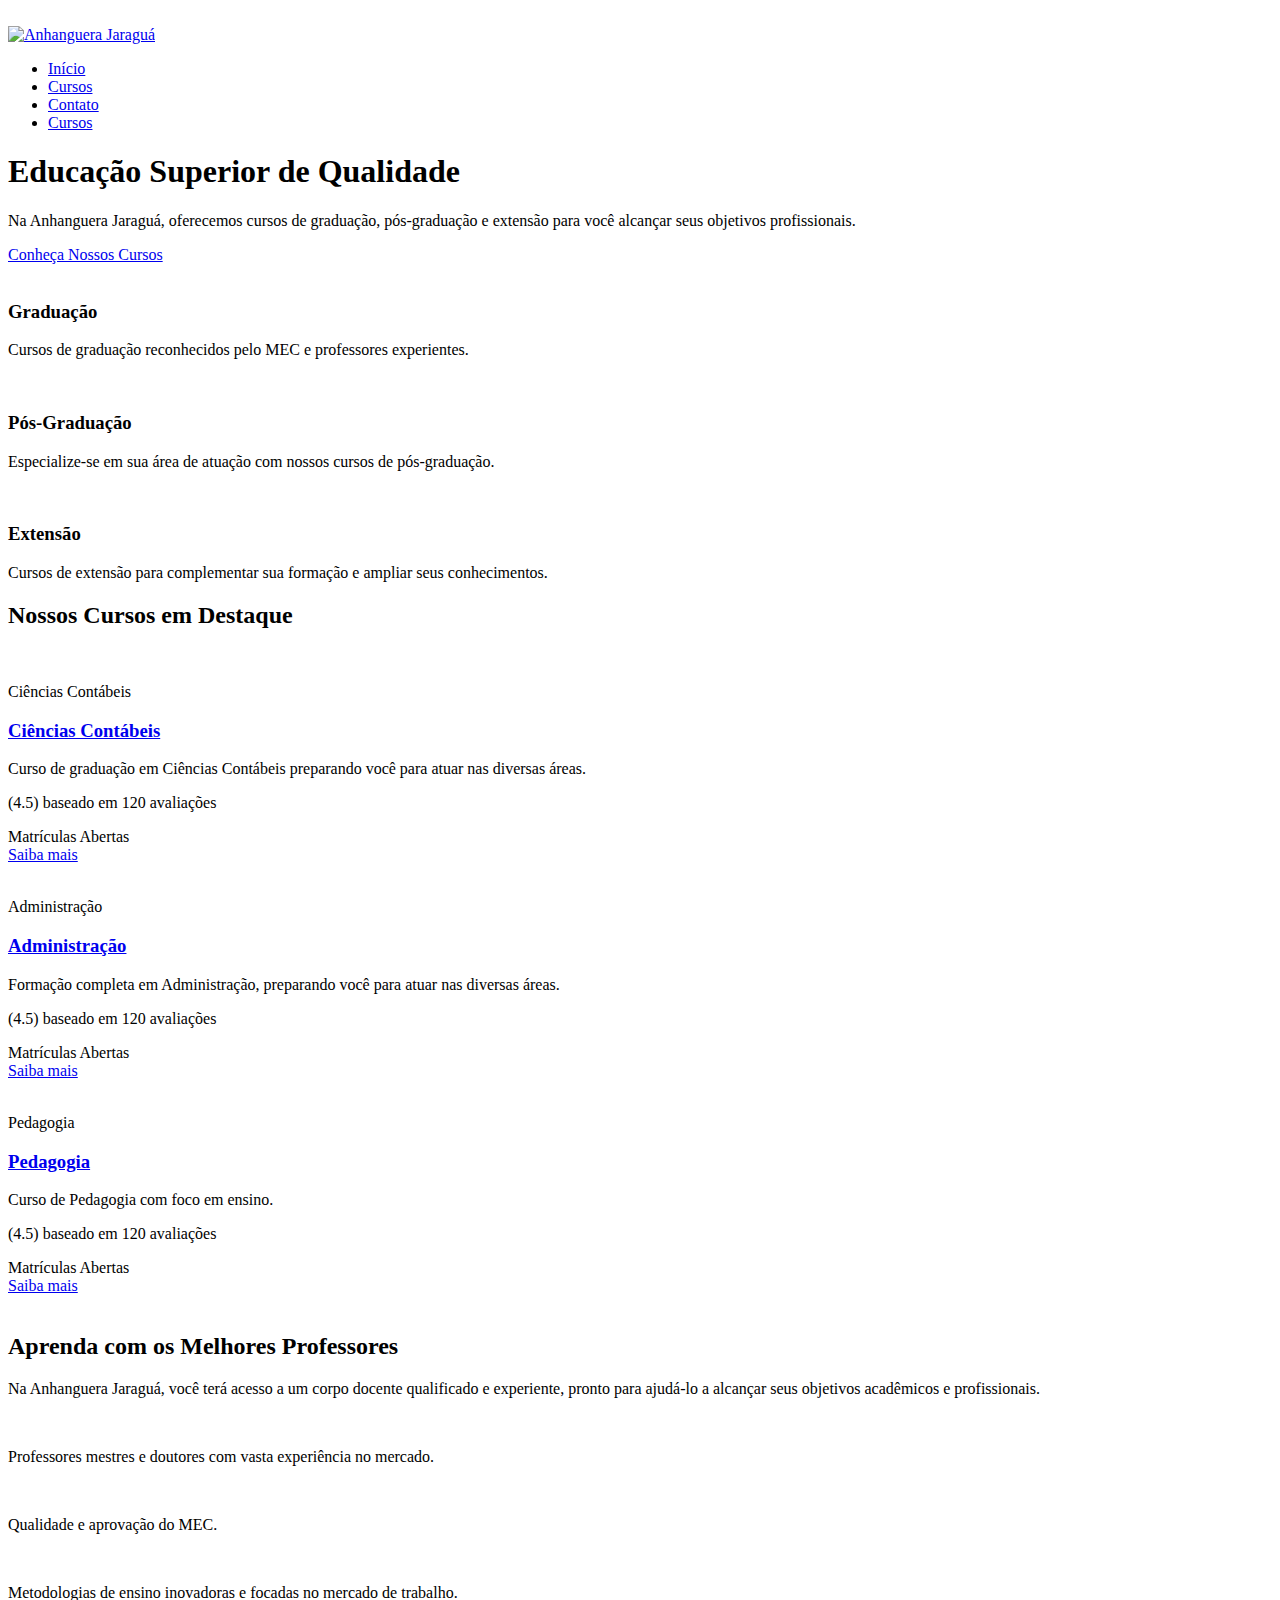
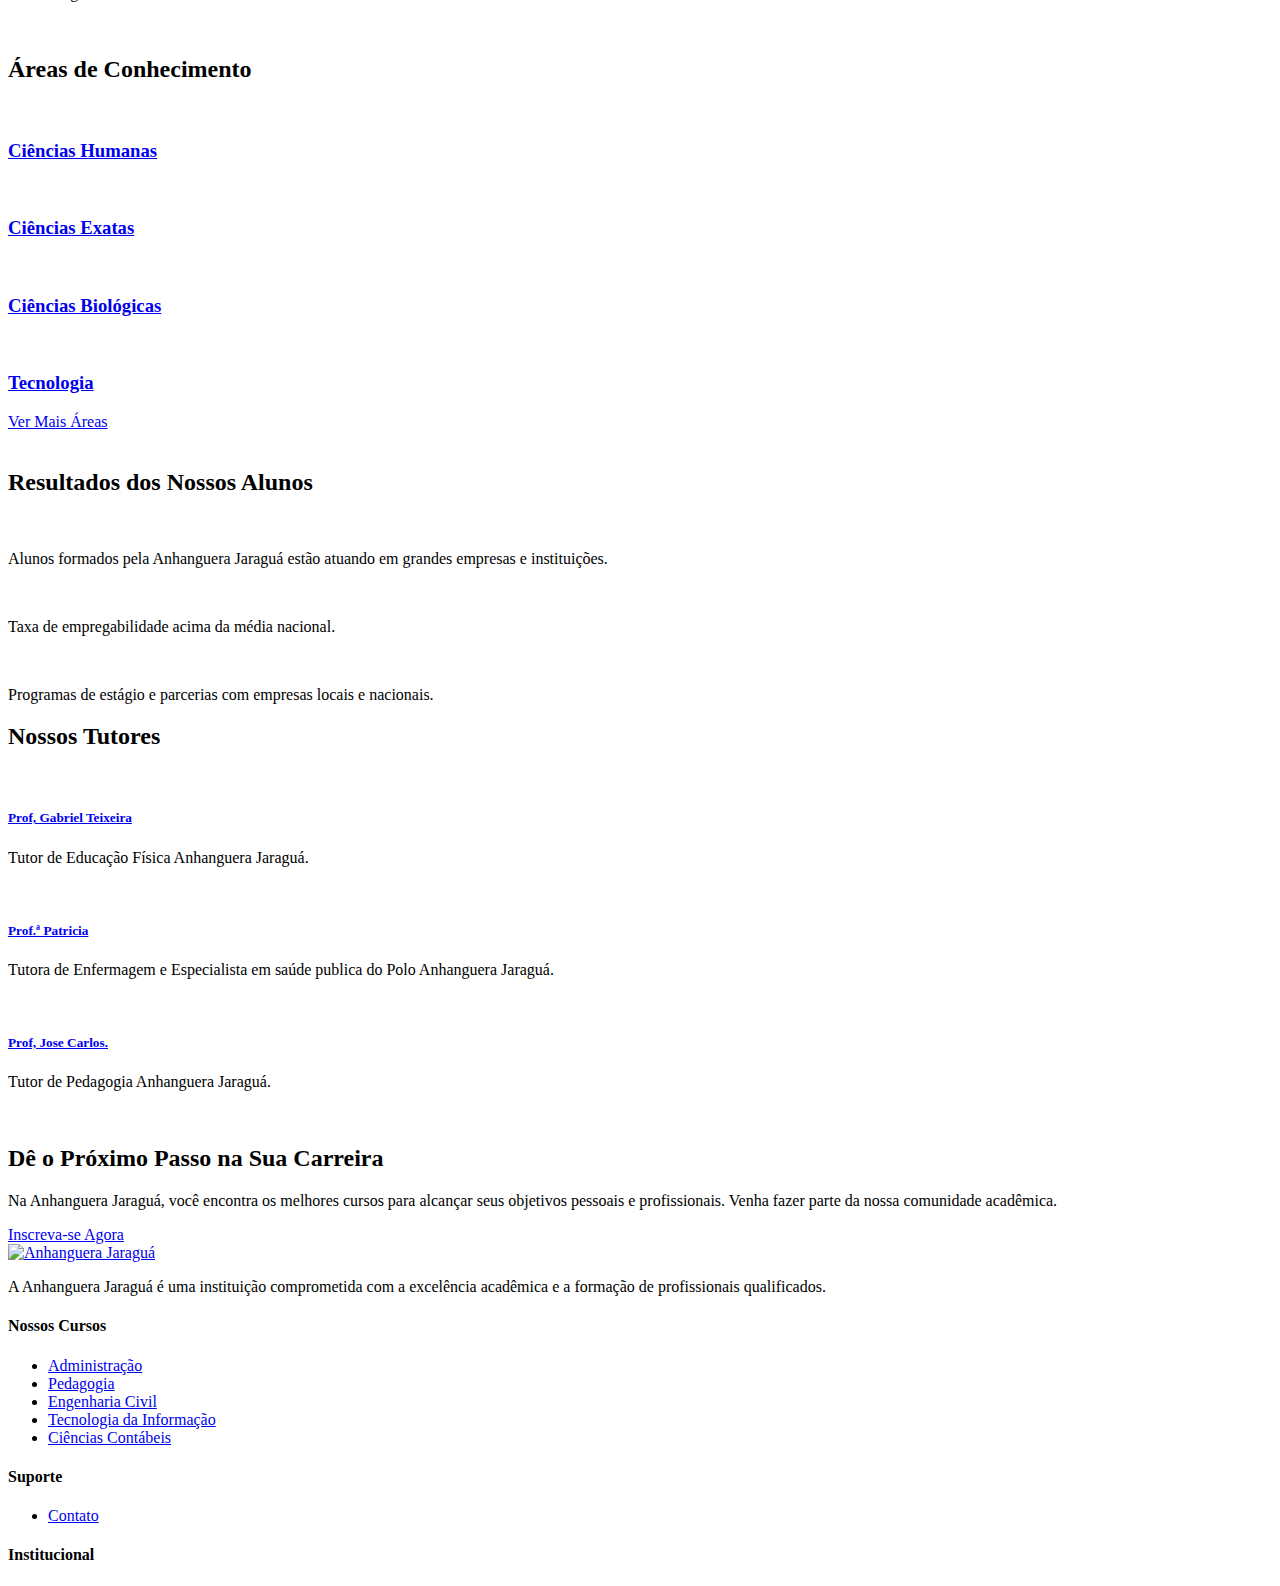
==== index.html @ f87682d5 "Add files via upload" ====
<!doctype html>
<html class="no-js" lang="pt-BR">
<head>
    <meta charset="utf-8">
    <meta http-equiv="x-ua-compatible" content="ie=edge">
    <title>Anhanguera Jaraguá | Educação Superior</title>
    <meta name="description" content="Bem-vindo à Anhanguera Jaraguá, sua faculdade de referência em educação superior. Oferecemos cursos de graduação, pós-graduação e extensão.">
    <meta name="viewport" content="width=device-width, initial-scale=1">
    <link rel="manifest" href="site.webmanifest">
    <link rel="shortcut icon" type="image/x-icon" href="assets/img/favicon.ico">

    <!-- CSS aqui -->
    <link rel="stylesheet" href="assets/css/bootstrap.min.css">
    <link rel="stylesheet" href="assets/css/owl.carousel.min.css">
    <link rel="stylesheet" href="assets/css/slicknav.css">
    <link rel="stylesheet" href="assets/css/flaticon.css">
    <link rel="stylesheet" href="assets/css/progressbar_barfiller.css">
    <link rel="stylesheet" href="assets/css/gijgo.css">
    <link rel="stylesheet" href="assets/css/animate.min.css">
    <link rel="stylesheet" href="assets/css/animated-headline.css">
    <link rel="stylesheet" href="assets/css/magnific-popup.css">
    <link rel="stylesheet" href="assets/css/fontawesome-all.min.css">
    <link rel="stylesheet" href="assets/css/themify-icons.css">
    <link rel="stylesheet" href="assets/css/slick.css">
    <link rel="stylesheet" href="assets/css/nice-select.css">
    <link rel="stylesheet" href="assets/css/style.css">

    <link rel="stylesheet" href="https://cdnjs.cloudflare.com/ajax/libs/magnific-popup.js/1.1.0/magnific-popup.min.css">
    <script src="https://cdnjs.cloudflare.com/ajax/libs/jquery/3.6.0/jquery.min.js"></script>
    <script src="https://cdnjs.cloudflare.com/ajax/libs/magnific-popup.js/1.1.0/jquery.magnific-popup.min.js"></script>
</head>

<body>
    <!-- ? Preloader Início -->
    <div id="preloader-active">
        <div class="preloader d-flex align-items-center justify-content-center">
            <div class="preloader-inner position-relative">
                <div class="preloader-circle"></div>
                <div class="preloader-img pere-text">
                    <img src="assets/img/logo/loder.png" alt="">
                </div>
            </div>
        </div>
    </div>
    <!-- Preloader Fim -->
    <header>
        <!-- Cabeçalho Início -->
        <div class="header-area header-transparent">
            <div class="main-header">
                <div class="header-bottom header-sticky">
                    <div class="container-fluid">
                        <div class="row align-items-center">
                            <!-- Logo -->
                            <div class="col-xl-2 col-lg-2">
                                <div class="logo">
                                    <a href="index.html"><img src="assets/img/logo/logo.png" alt="Anhanguera Jaraguá"></a>
                                </div>
                            </div>
                            <div class="col-xl-10 col-lg-10">
                                <div class="menu-wrapper d-flex align-items-center justify-content-end">
                                    <!-- Menu Principal -->
                                    <div class="main-menu d-none d-lg-block">
                                        <nav>
                                            <ul id="navigation">
                                                <li class="active"><a href="index.html">Início</a></li>
                                                <li><a href="courses.html">Cursos</a></li>
                                                <!-- <li><a href="about.html">Sobre Nós</a></li> -->
                                                <!-- <li><a href="#">Blog</a>
                                                    <ul class="submenu">
                                                        <li><a href="blog.html">Blog</a></li>
                                                        <li><a href="blog_details.html">Notícias</a></li>
                                                        <li><a href="elements.html">Eventos</a></li>
                                                    </ul>
                                                </li> -->
                                                <li><a href="contact.html">Contato</a></li>
                                                <!-- Botão -->
                                                <li class="button-header margin-left"><a href="courses.html" class="btn">Cursos</a></li>
                                                <!-- <li class="button-header"><a href="#" class="btn btn3">Área do Aluno</a></li> -->
                                            </ul>
                                        </nav>
                                    </div>
                                </div>
                            </div>
                            <!-- Menu Mobile -->
                            <div class="col-12">
                                <div class="mobile_menu d-block d-lg-none"></div>
                            </div>
                        </div>
                    </div>
                </div>
            </div>
        </div>
        <!-- Cabeçalho Fim -->
    </header>
    <main>
        <!--? Área do Slider Início -->
        <section class="slider-area">
            <div class="slider-active">
                <!-- Slider Único -->
                <div class="single-slider slider-height d-flex align-items-center">
                    <div class="container">
                        <div class="row">
                            <div class="col-xl-6 col-lg-7 col-md-12">
                                <div class="hero__caption">
                                    <h1 data-animation="fadeInLeft" data-delay="0.2s">Educação Superior de Qualidade</h1>
                                    <p data-animation="fadeInLeft" data-delay="0.4s">Na Anhanguera Jaraguá, oferecemos cursos de graduação, pós-graduação e extensão para você alcançar seus objetivos profissionais.</p>
                                    <a href="courses.html" class="btn hero-btn" data-animation="fadeInLeft" data-delay="0.7s">Conheça Nossos Cursos</a>
                                </div>
                            </div>
                        </div>
                    </div>
                </div>
            </div>
        </section>
        <!-- ? Área de Serviços -->
        <div class="services-area">
            <div class="container">
                <div class="row justify-content-sm-center">
                    <div class="col-lg-4 col-md-6 col-sm-8">
                        <div class="single-services mb-30">
                            <div class="features-icon">
                                <img src="assets/img/icon/icon1.svg" alt="">
                            </div>
                            <div class="features-caption">
                                <h3>Graduação</h3>
                                <p>Cursos de graduação reconhecidos pelo MEC e professores experientes. </p>
                            </div>
                        </div>
                    </div>
                    <div class="col-lg-4 col-md-6 col-sm-8">
                        <div class="single-services mb-30">
                            <div class="features-icon">
                                <img src="assets/img/icon/icon2.svg" alt="">
                            </div>
                            <div class="features-caption">
                                <h3>Pós-Graduação</h3>
                                <p>Especialize-se em sua área de atuação com nossos cursos de pós-graduação.</p>
                            </div>
                        </div>
                    </div>
                    <div class="col-lg-4 col-md-6 col-sm-8">
                        <div class="single-services mb-30">
                            <div class="features-icon">
                                <img src="assets/img/icon/icon3.svg" alt="">
                            </div>
                            <div class="features-caption">
                                <h3>Extensão</h3>
                                <p>Cursos de extensão para complementar sua formação e ampliar seus conhecimentos.</p>
                            </div>
                        </div>
                    </div>
                </div>
            </div>
        </div>
        <!-- Área de Cursos Início -->
        <div class="courses-area section-padding40 fix">
            <div class="container">
                <div class="row justify-content-center">
                    <div class="col-xl-7 col-lg-8">
                        <div class="section-tittle text-center mb-55">
                            <h2>Nossos Cursos em Destaque</h2>
                        </div>
                    </div>
                </div>
                <div class="courses-actives">
                    <!-- Único -->
                    <div class="properties pb-20">
                        <div class="properties__card">
                            <div class="properties__img overlay1">
                                <a href="courses.html"><img src="assets/img/gallery/contabeis.png" alt=""></a>
                            </div>
                            <div class="properties__caption">
                                <p>Ciências Contábeis</p>
                                <h3><a href="courses.html">Ciências Contábeis</a></h3>
                                <p>Curso de graduação em Ciências Contábeis preparando você para atuar nas diversas áreas.</p>
                                <div class="properties__footer d-flex justify-content-between align-items-center">
                                    <div class="restaurant-name">
                                        <div class="rating">
                                            <i class="fas fa-star"></i>
                                            <i class="fas fa-star"></i>
                                            <i class="fas fa-star"></i>
                                            <i class="fas fa-star"></i>
                                            <i class="fas fa-star-half"></i>
                                        </div>
                                        <p><span>(4.5)</span> baseado em 120 avaliações</p>
                                    </div>
                                    <div class="price">
                                        <span>Matrículas Abertas</span>
                                    </div>
                                </div>
                                <a href="courses.html" class="border-btn border-btn2">Saiba mais</a>
                            </div>
                        </div>
                    </div>
                    <!-- Único -->
                    <div class="properties pb-20">
                        <div class="properties__card">
                            <div class="properties__img overlay1">
                                <a href="courses.html"><img src="assets/img/gallery/adm.png" alt=""></a>
                            </div>
                            <div class="properties__caption">
                                <p>Administração</p>
                                <h3><a href="courses.html">Administração</a></h3>
                                <p>Formação completa em Administração, preparando você para atuar nas diversas áreas.</p>
                                <div class="properties__footer d-flex justify-content-between align-items-center">
                                    <div class="restaurant-name">
                                        <div class="rating">
                                            <i class="fas fa-star"></i>
                                            <i class="fas fa-star"></i>
                                            <i class="fas fa-star"></i>
                                            <i class="fas fa-star"></i>
                                            <i class="fas fa-star-half"></i>
                                        </div>
                                        <p><span>(4.5)</span> baseado em 120 avaliações</p>
                                    </div>
                                    <div class="price">
                                        <span>Matrículas Abertas</span>
                                    </div>
                                </div>
                                <a href="courses.html" class="border-btn border-btn2">Saiba mais</a>
                            </div>
                        </div>
                    </div>
                    <!-- Único -->
                    <div class="properties pb-20">
                        <div class="properties__card">
                            <div class="properties__img overlay1">
                                <a href="courses.html"><img src="assets/img/gallery/topic7ped.png" alt=""></a>
                            </div>
                            <div class="properties__caption">
                                <p>Pedagogia</p>
                                <h3><a href="courses.html">Pedagogia</a></h3>
                                <p>Curso de Pedagogia com foco em ensino.</p>
                                <div class="properties__footer d-flex justify-content-between align-items-center">
                                    <div class="restaurant-name">
                                        <div class="rating">
                                            <i class="fas fa-star"></i>
                                            <i class="fas fa-star"></i>
                                            <i class="fas fa-star"></i>
                                            <i class="fas fa-star"></i>
                                            <i class="fas fa-star-half"></i>
                                        </div>
                                        <p><span>(4.5)</span> baseado em 120 avaliações</p>
                                    </div>
                                    <div class="price">
                                        <span>Matrículas Abertas</span>
                                    </div>
                                </div>
                                <a href="courses.html" class="border-btn border-btn2">Saiba mais</a>
                            </div>
                        </div>
                    </div>
                    <!-- Único -->
                </div>
            </div>
        </div>
        <!-- Área de Cursos Fim -->
        <!--? Área Sobre-1 Início -->
        <section class="about-area1 fix pt-10">
            <div class="support-wrapper align-items-center">
                <div class="left-content1">
                    <div class="about-icon">
                        <img src="assets/img/icon/about.svg" alt="">
                    </div>
                    <!-- Título da Seção -->
                    <div class="section-tittle section-tittle2 mb-55">
                        <div class="front-text">
                            <h2 class="">Aprenda com os Melhores Professores</h2>
                            <p>Na Anhanguera Jaraguá, você terá acesso a um corpo docente qualificado e experiente, pronto para ajudá-lo a alcançar seus objetivos acadêmicos e profissionais.</p>
                        </div>
                    </div>
                    <div class="single-features">
                        <div class="features-icon">
                            <img src="assets/img/icon/right-icon.svg" alt="">
                        </div>
                        <div class="features-caption">
                            <p>Professores mestres e doutores com vasta experiência no mercado.</p>
                        </div>
                    </div>
                    <div class="single-features">
                        <div class="features-icon">
                            <img src="assets/img/icon/right-icon.svg" alt="">
                        </div>
                        <div class="features-caption">
                            <p>Qualidade e aprovação do MEC.</p>
                        </div>
                    </div>
                    <div class="single-features">
                        <div class="features-icon">
                            <img src="assets/img/icon/right-icon.svg" alt="">
                        </div>
                        <div class="features-caption">
                            <p>Metodologias de ensino inovadoras e focadas no mercado de trabalho.</p>
                        </div>
                    </div>
                </div>
                <div class="right-content1">
                    <!-- Imagem -->
                    <div class="right-img">
                        <img src="assets/img/gallery/about.png" alt="">
                        <div class="video-icon">
                            <a class="popup-video btn-icon" href="https://www.youtube.com/embed/NzuudT9UTYo?list=PLUx9FCI_gMXw8Fr4Y1DAaUhl1WgwTXrIi"><i class="fas fa-play"></i></a>
                        </div>
                    </div>
                </div>
            </div>
        </section>
        <script>
            $(document).ready(function() {
                $('.popup-video').magnificPopup({
                    type: 'iframe',
                    iframe: {
                        patterns: {
                            youtube: {
                                index: 'youtube.com/', 
                                id: 'v=', 
                                src: 'https://www.youtube.com/embed/NzuudT9UTYo?list=PLUx9FCI_gMXw8Fr4Y1DAaUhl1WgwTXrIi'
                            }
                        }
                    }
                });
            });
        </script>
        <!-- Área Sobre Fim -->
        <!--? Área de Tópicos Principais Início -->
        <div class="topic-area section-padding40">
            <div class="container">
                <div class="row justify-content-center">
                    <div class="col-xl-7 col-lg-8">
                        <div class="section-tittle text-center mb-55">
                            <h2>Áreas de Conhecimento</h2>
                        </div>
                    </div>
                </div>
                <div class="row">
                    <div class="col-lg-3 col-md-4 col-sm-6">
                        <div class="single-topic text-center mb-30">
                            <div class="topic-img">
                                <img src="assets/img/gallery/topic1.png" alt="">
                                <div class="topic-content-box">
                                    <div class="topic-content">
                                        <h3><a href="courses.html">Ciências Humanas</a></h3>
                                    </div>
                                </div>
                            </div>
                        </div>
                    </div>
                    <div class="col-lg-3 col-md-4 col-sm-6">
                        <div class="single-topic text-center mb-30">
                            <div class="topic-img">
                                <img src="assets/img/gallery/topic2.png" alt="">
                                <div class="topic-content-box">
                                    <div class="topic-content">
                                        <h3><a href="courses.html">Ciências Exatas</a></h3>
                                    </div>
                                </div>
                            </div>
                        </div>
                    </div>
                    <div class="col-lg-3 col-md-4 col-sm-6">
                        <div class="single-topic text-center mb-30">
                            <div class="topic-img">
                                <img src="assets/img/gallery/topic3.png" alt="">
                                <div class="topic-content-box">
                                    <div class="topic-content">
                                        <h3><a href="courses.html">Ciências Biológicas</a></h3>
                                    </div>
                                </div>
                            </div>
                        </div>
                    </div>
                    <div class="col-lg-3 col-md-4 col-sm-6">
                        <div class="single-topic text-center mb-30">
                            <div class="topic-img">
                                <img src="assets/img/gallery/topic4.png" alt="">
                                <div class="topic-content-box">
                                    <div class="topic-content">
                                        <h3><a href="courses.html">Tecnologia</a></h3>
                                    </div>
                                </div>
                            </div>
                        </div>
                    </div>
                </div>
                <div class="row justify-content-center">
                    <div class="col-xl-12">
                        <div class="section-tittle text-center mt-20">
                            <a href="courses.html" class="border-btn">Ver Mais Áreas</a>
                        </div>
                    </div>
                </div>
            </div>
        </div>
        <!-- Área de Tópicos Principais Fim -->
        <!--? Área Sobre-3 Início -->
        <section class="about-area3 fix">
            <div class="support-wrapper align-items-center">
                <div class="right-content3">
                    <!-- Imagem -->
                    <div class="right-img">
                        <img src="assets/img/gallery/about3-1.png" alt="">
                    </div>
                </div>
                <div class="left-content3">
                    <!-- Título da Seção -->
                    <div class="section-tittle section-tittle2 mb-20">
                        <div class="front-text">
                            <h2 class="">Resultados dos Nossos Alunos</h2>
                        </div>
                    </div>
                    <div class="single-features">
                        <div class="features-icon">
                            <img src="assets/img/icon/right-icon.svg" alt="">
                        </div>
                        <div class="features-caption">
                            <p>Alunos formados pela Anhanguera Jaraguá estão atuando em grandes empresas e instituições.</p>
                        </div>
                    </div>
                    <div class="single-features">
                        <div class="features-icon">
                            <img src="assets/img/icon/right-icon.svg" alt="">
                        </div>
                        <div class="features-caption">
                            <p>Taxa de empregabilidade acima da média nacional.</p>
                        </div>
                    </div>
                    <div class="single-features">
                        <div class="features-icon">
                            <img src="assets/img/icon/right-icon.svg" alt="">
                        </div>
                        <div class="features-caption">
                            <p>Programas de estágio e parcerias com empresas locais e nacionais.</p>
                        </div>
                    </div>
                </div>
            </div>
        </section>
        <!-- Área Sobre Fim -->
        <!--? Equipe -->
        <section class="team-area section-padding40 fix">
            <div class="container">
                <div class="row justify-content-center">
                    <div class="col-xl-7 col-lg-8">
                        <div class="section-tittle text-center mb-55">
                            <h2>Nossos Tutores</h2>
                        </div>
                    </div>
                </div>
                <div class="team-active">
                    <div class="single-cat text-center">
                        <div class="cat-icon">
                            <img src="assets/img/gallery/team1.png" alt="">
                        </div>
                        <div class="cat-cap">
                            <h5><a href="#">Prof, Gabriel Teixeira</a></h5>
                            <p>Tutor de Educação Física Anhanguera Jaraguá.</p>
                        </div>
                    </div>
                     <div class="single-cat text-center">
                        <div class="cat-icon">
                            <img src="assets/img/gallery/team2.png" alt="">
                        </div>
                        <div class="cat-cap">
                            <h5><a href="#">Prof.ª Patricia</a></h5>
                            <p>Tutora de Enfermagem e Especialista em saúde publica do Polo Anhanguera Jaraguá.</p>
                        </div>
                    </div> 
                    <div class="single-cat text-center">
                        <div class="cat-icon">
                            <img src="assets/img/gallery/team3.png" alt="">
                        </div>
                        <div class="cat-cap">
                            <h5><a href="#">Prof, Jose Carlos.</a></h5>
                            <p>Tutor de Pedagogia Anhanguera Jaraguá.</p>
                        </div>
                    </div>
                    <!-- <div class="single-cat text-center">
                        <div class="cat-icon">
                            <img src="assets/img/gallery/team4.png" alt="">
                        </div>
                        <div class="cat-cap">
                            <h5><a href="services.html">Prof.ª Dra. Ana Costa</a></h5>
                            <p>Especialista em Tecnologia da Informação.</p>
                        </div>
                    </div> -->
                </div>
            </div>
        </section>
        <!-- Serviços Fim -->
        <!--? Área Sobre-2 Início -->
        <section class="about-area2 fix pb-padding">
            <div class="support-wrapper align-items-center">
                <div class="right-content2">
                    <!-- Imagem -->
                    <div class="right-img">
                        <img src="assets/img/gallery/about2.png" alt="">
                    </div>
                </div>
                <div class="left-content2">
                    <!-- Título da Seção -->
                    <div class="section-tittle section-tittle2 mb-20">
                        <div class="front-text">
                            <h2 class="">Dê o Próximo Passo na Sua Carreira</h2>
                            <p>Na Anhanguera Jaraguá, você encontra os melhores cursos para alcançar seus objetivos pessoais e profissionais. Venha fazer parte da nossa comunidade acadêmica.</p>
                            <a href="courses.html" class="btn">Inscreva-se Agora</a>
                        </div>
                    </div>
                </div>
            </div>
        </section>
        <!-- Área Sobre Fim -->
    </main>
    <footer>
        <div class="footer-wrappper footer-bg">
            <!-- Rodapé Início -->
            <div class="footer-area footer-padding">
                <div class="container">
                    <div class="row justify-content-between">
                        <div class="col-xl-4 col-lg-5 col-md-4 col-sm-6">
                            <div class="single-footer-caption mb-50">
                                <div class="single-footer-caption mb-30">
                                    <!-- Logo -->
                                    <div class="footer-logo mb-25">
                                        <a href="index.html"><img src="assets/img/logo/logo2_footer.png" alt="Anhanguera Jaraguá"></a>
                                    </div>
                                    <div class="footer-tittle">
                                        <div class="footer-pera">
                                            <p>A Anhanguera Jaraguá é uma instituição comprometida com a excelência acadêmica e a formação de profissionais qualificados.</p>
                                        </div>
                                    </div>
                                    <!-- Social -->
                                    <div class="footer-social">
                                        <!-- <a href="#"><i class="fab fa-twitter"></i></a> -->
                                        <a href="https://www.facebook.com/unoparrubiataba"><i class="fab fa-facebook-f"></i></a>
                                        <a href="https://www.instagram.com/unopar_rubiataba/"><i class="fab fa-instagram"></i></a>
                                    </div>
                                </div>
                            </div>
                        </div>
                        <div class="col-xl-2 col-lg-3 col-md-4 col-sm-5">
                            <div class="single-footer-caption mb-50">
                                <div class="footer-tittle">
                                    <h4>Nossos Cursos</h4>
                                    <ul>
                                        <li><a href="courses.html">Administração</a></li>
                                        <li><a href="courses.html">Pedagogia</a></li>
                                        <li><a href="courses.html">Engenharia Civil</a></li>
                                        <li><a href="courses.html">Tecnologia da Informação</a></li>
                                        <li><a href="courses.html">Ciências Contábeis</a></li>
                                    </ul>
                                </div>
                            </div>
                        </div>
                        <div class="col-xl-2 col-lg-4 col-md-4 col-sm-6">
                            <div class="single-footer-caption mb-50">
                                <div class="footer-tittle">
                                    <h4>Suporte</h4>
                                    <ul>
                                        <!-- <li><a href="#">FAQ</a></li> -->
                                        <li><a href="contact.html">Contato</a></li>
                                        <!-- <li><a href="#">Área do Aluno</a></li>
                                        <li><a href="#">Biblioteca Virtual</a></li>
                                        <li><a href="#">Trabalhe Conosco</a></li> -->
                                    </ul>
                                </div>
                            </div>
                        </div>
                        <div class="col-xl-2 col-lg-3 col-md-4 col-sm-6">
                            <div class="single-footer-caption mb-50">
                                <div class="footer-tittle">
                                    <h4>Institucional</h4>
                                    <ul>
                                        <!-- <li><a href="#">Sobre Nós</a></li> 
                                             <li><a href="#">Missão e Valores</a></li> 
                                             <li><a href="#">Política de Privacidade</a></li>
                                        <li><a href="#">Termos de Uso</a></li>
                                        <li><a href="#">Trabalhe Conosco</a></li> -->
                                    </ul>
                                </div>
                            </div>
                        </div>
                    </div>
                </div>
            </div>
            <!-- Área inferior do rodapé -->
            <div class="footer-bottom-area">
                <div class="container">
                    <div class="footer-border">
                        <div class="row d-flex align-items-center">
                            <div class="col-xl-12">
                                <div class="footer-copy-right text-center">
                                    <!-- <p>Link back to Colorlib can't be removed. Template is licensed under CC BY 3.0.
                                        Copyright &copy;<script>document.write(new Date().getFullYear());</script> Todos os direitos reservados | Anhanguera Jaraguá
                                         Link back to Colorlib can't be removed. Template is licensed under CC BY 3.0. </p> -->
                                </div>
                            </div>
                        </div>
                    </div>
                </div>
            </div>
            <!-- Rodapé Fim -->
        </div>
    </footer>
    <!-- Scroll Up -->
    <div id="back-top">
        <a title="Ir para o Topo" href="#"> <i class="fas fa-level-up-alt"></i></a>
    </div>

    <!-- JS aqui -->
    <script src="./assets/js/vendor/modernizr-3.5.0.min.js"></script>
    <!-- Jquery, Popper, Bootstrap -->
    <script src="./assets/js/vendor/jquery-1.12.4.min.js"></script>
    <script src="./assets/js/popper.min.js"></script>
    <script src="./assets/js/bootstrap.min.js"></script>
    <!-- Jquery Mobile Menu -->
    <script src="./assets/js/jquery.slicknav.min.js"></script>

    <!-- Jquery Slick, Owl-Carousel Plugins -->
    <script src="./assets/js/owl.carousel.min.js"></script>
    <script src="./assets/js/slick.min.js"></script>
    <!-- One Page, Animated-HeadLin -->
    <script src="./assets/js/wow.min.js"></script>
    <script src="./assets/js/animated.headline.js"></script>
    <script src="./assets/js/jquery.magnific-popup.js"></script>

    <!-- Date Picker -->
    <script src="./assets/js/gijgo.min.js"></script>
    <!-- Nice-select, sticky -->
    <script src="./assets/js/jquery.nice-select.min.js"></script>
    <script src="./assets/js/jquery.sticky.js"></script>
    <!-- Progress -->
    <script src="./assets/js/jquery.barfiller.js"></script>

    <!-- counter, waypoint, Hover Direction -->
    <script src="./assets/js/jquery.counterup.min.js"></script>
    <script src="./assets/js/waypoints.min.js"></script>
    <script src="./assets/js/jquery.countdown.min.js"></script>
    <script src="./assets/js/hover-direction-snake.min.js"></script>

    <!-- contato js -->
    <script src="./assets/js/contact.js"></script>
    <script src="./assets/js/jquery.form.js"></script>
    <script src="./assets/js/jquery.validate.min.js"></script>
    <script src="./assets/js/mail-script.js"></script>
    <script src="./assets/js/jquery.ajaxchimp.min.js"></script>

    <!-- Jquery Plugins, main Jquery -->
    <script src="./assets/js/plugins.js"></script>
    <script src="./assets/js/main.js"></script>
</body>
</html>
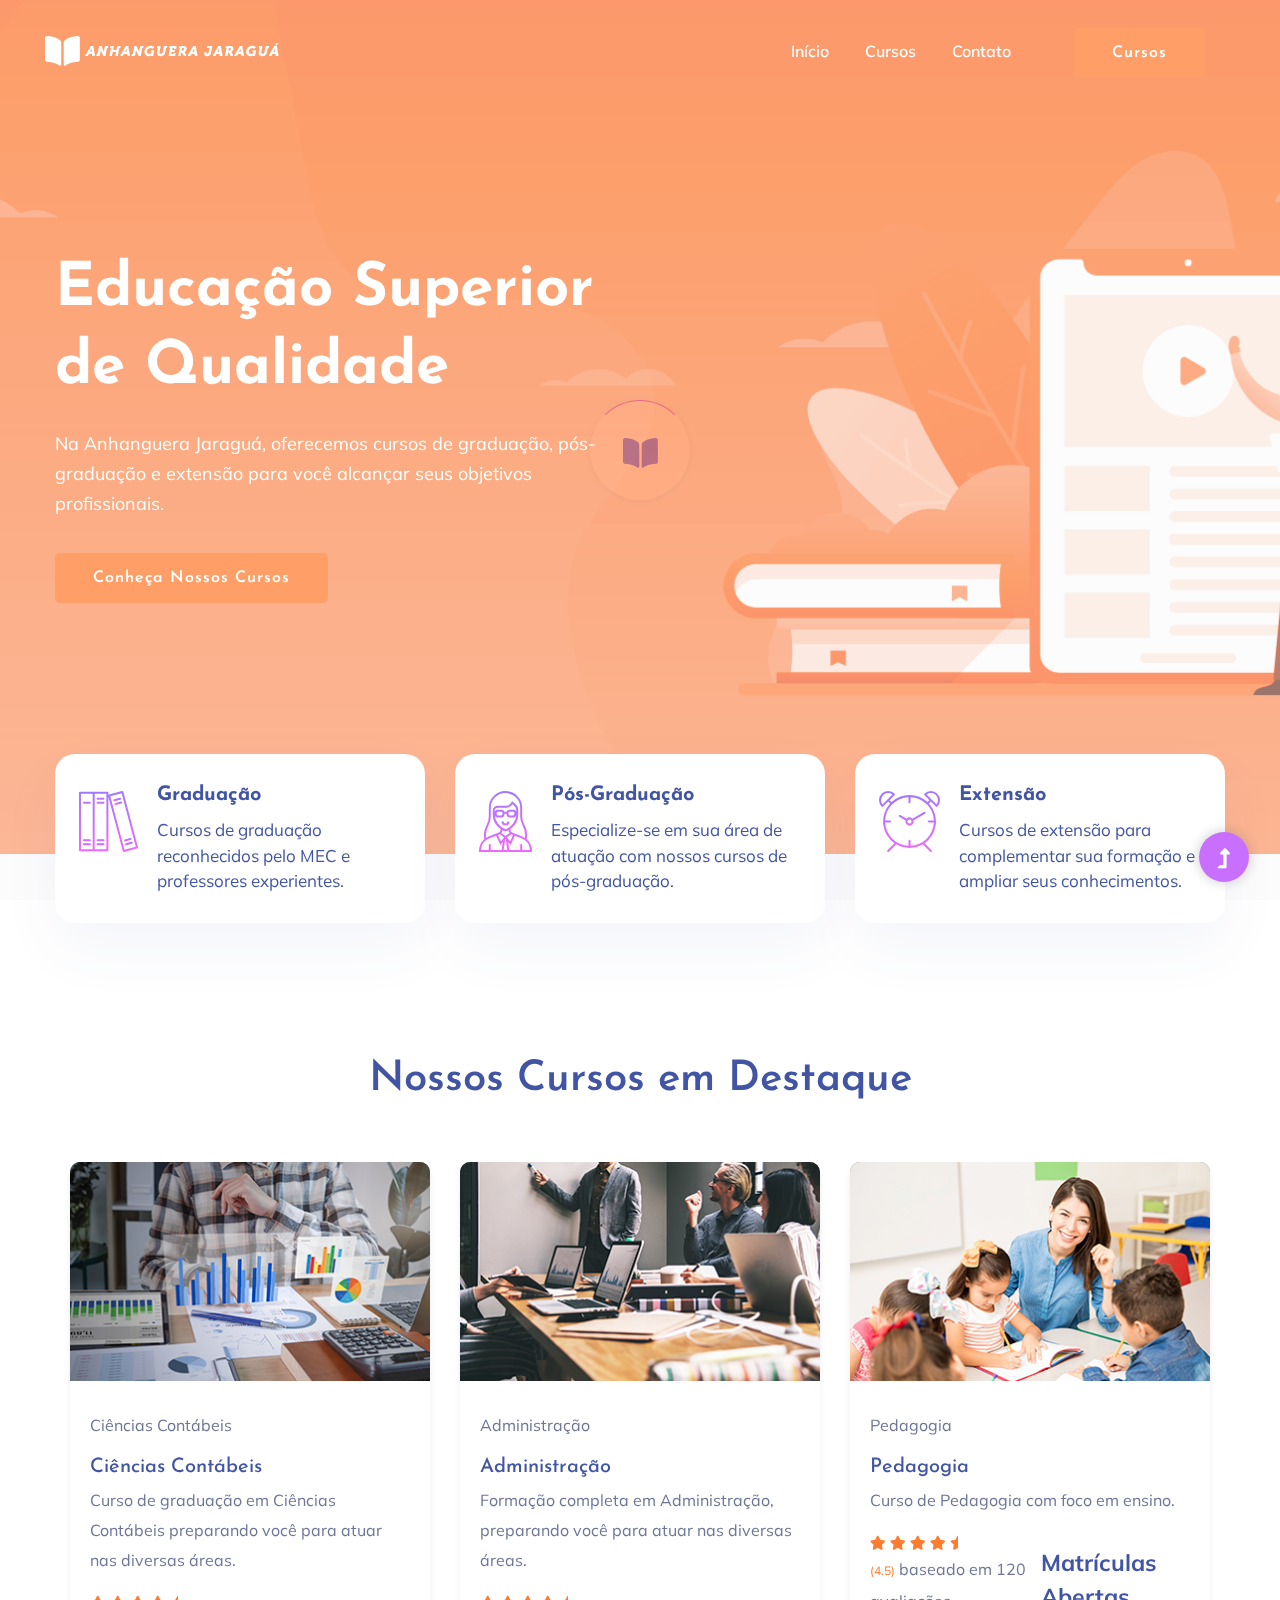
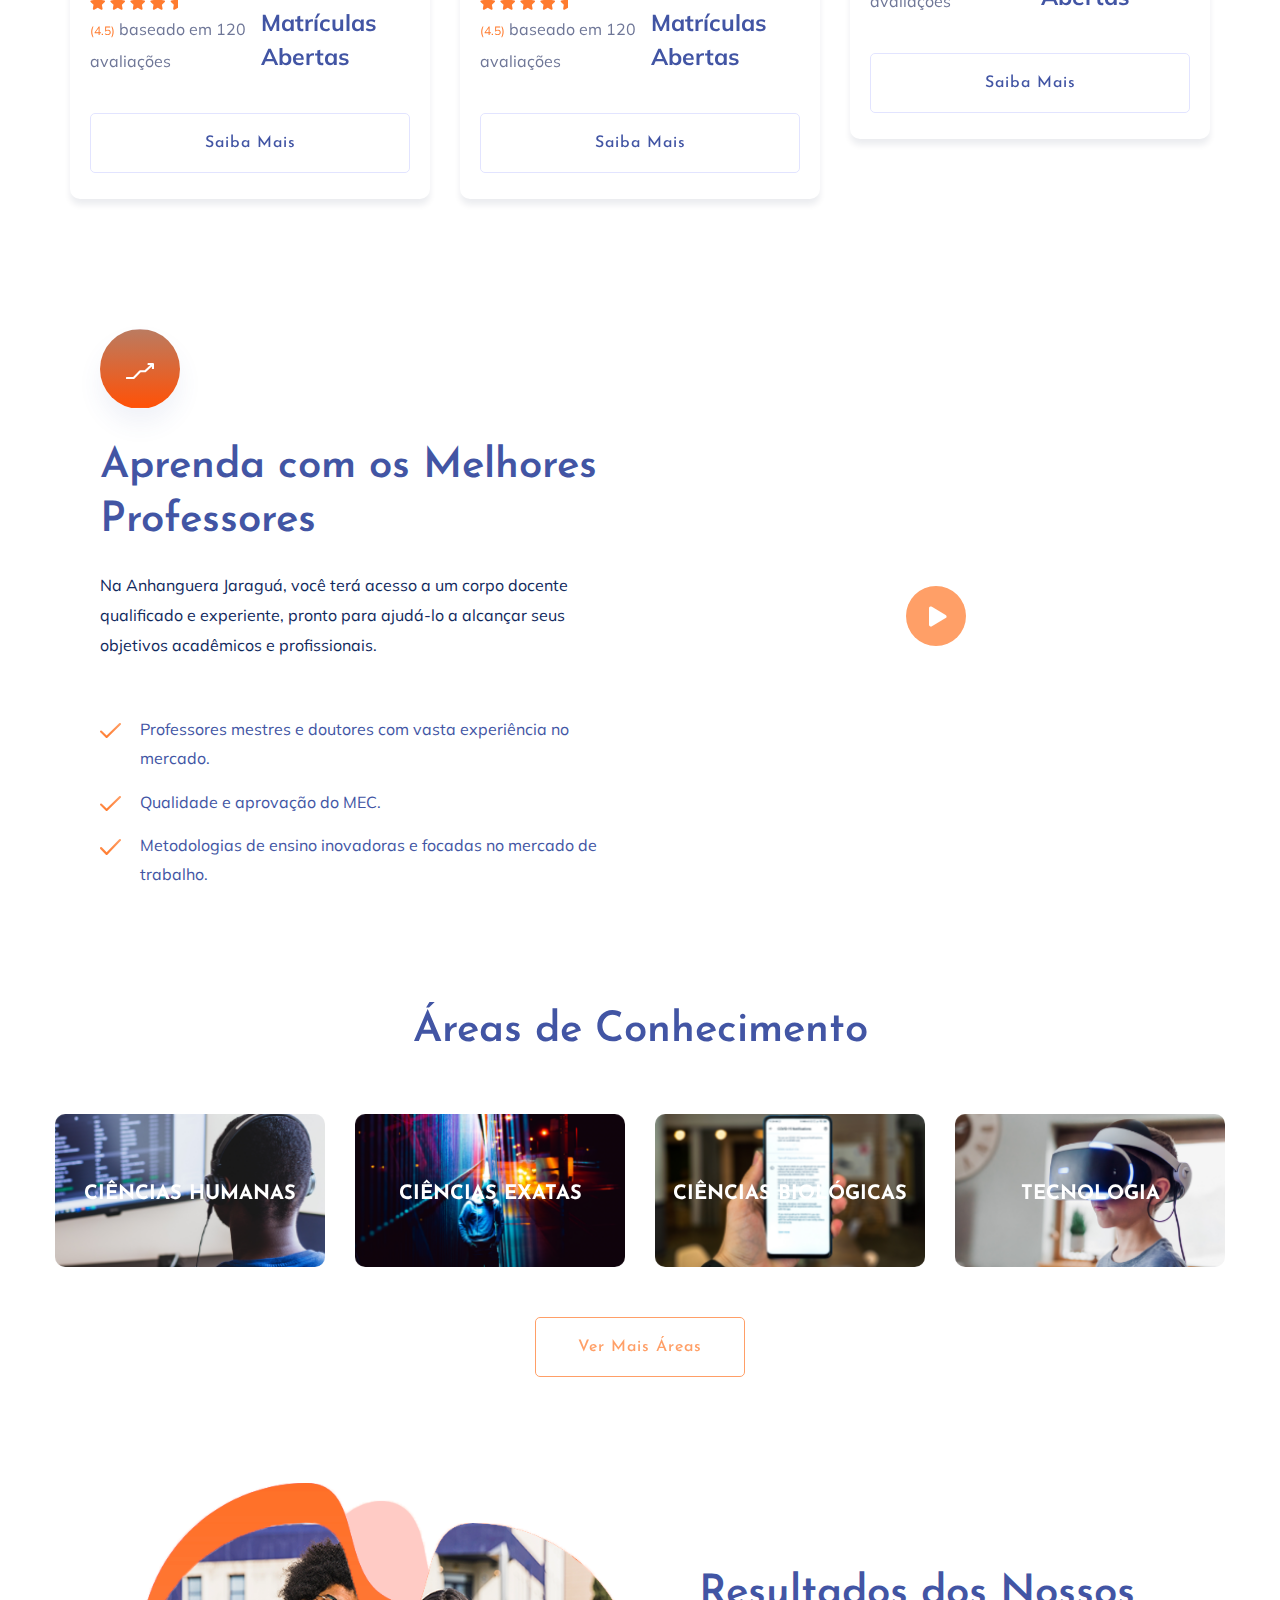
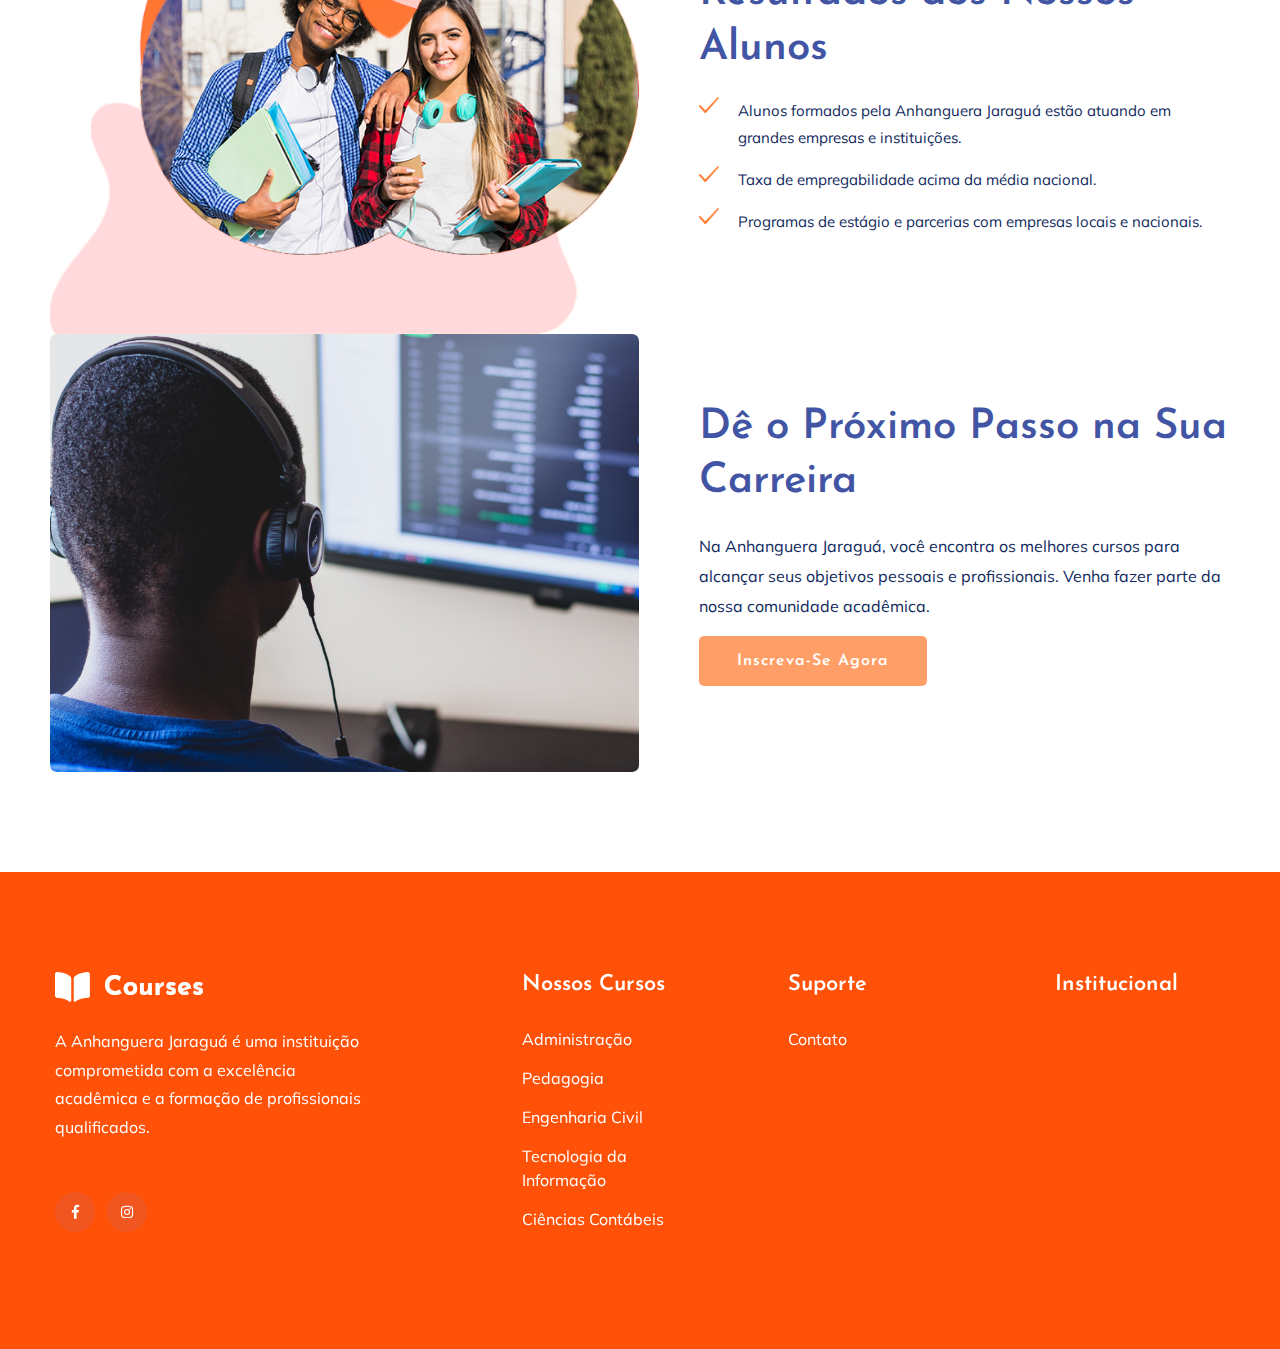
==== commit 55d47cfc: "Update index.html" ====
--- a/index.html
+++ b/index.html
@@ -437,7 +437,7 @@
         </section>
         <!-- Área Sobre Fim -->
         <!--? Equipe -->
-        <section class="team-area section-padding40 fix">
+        <!-- <section class="team-area section-padding40 fix">
             <div class="container">
                 <div class="row justify-content-center">
                     <div class="col-xl-7 col-lg-8">
@@ -473,7 +473,7 @@
                             <h5><a href="#">Prof, Jose Carlos.</a></h5>
                             <p>Tutor de Pedagogia Anhanguera Jaraguá.</p>
                         </div>
-                    </div>
+                    </div> -->
                     <!-- <div class="single-cat text-center">
                         <div class="cat-icon">
                             <img src="assets/img/gallery/team4.png" alt="">
@@ -483,9 +483,9 @@
                             <p>Especialista em Tecnologia da Informação.</p>
                         </div>
                     </div> -->
-                </div>
-            </div>
-        </section>
+                <!-- </div>
+            </div>
+        </section> -->
         <!-- Serviços Fim -->
         <!--? Área Sobre-2 Início -->
         <section class="about-area2 fix pb-padding">
@@ -648,4 +648,4 @@
     <script src="./assets/js/plugins.js"></script>
     <script src="./assets/js/main.js"></script>
 </body>
-</html>+</html>
--- a/assets/css/flaticon.css
+++ b/assets/css/flaticon.css
@@ -0,0 +1,34 @@
+	/*
+  	Flaticon icon font: Flaticon
+  	Creation date: 02/06/2020 05:24
+  	*/
+
+@font-face {
+  font-family: "Flaticon";
+  src: url("../fonts/Flaticon.eot");
+  src: url("../fonts/Flaticon.eot?#iefix") format("embedded-opentype"),
+       url("../fonts/Flaticon.woff2") format("woff2"),
+       url("../fonts/Flaticon.woff") format("woff"),
+       url("../fonts/Flaticon.ttf") format("truetype"),
+       url("../fonts/Flaticon.svg#Flaticon") format("svg");
+  font-weight: normal;
+  font-style: normal;
+}
+
+@media screen and (-webkit-min-device-pixel-ratio:0) {
+  @font-face {
+    font-family: "Flaticon";
+    src: url("../fonts/Flaticon.svg#Flaticon") format("svg");
+  }
+}
+
+[class^="flaticon-"]:before, [class*=" flaticon-"]:before,
+[class^="flaticon-"]:after, [class*=" flaticon-"]:after {   
+  font-family: Flaticon;
+font-style: normal;
+}
+
+.flaticon-null:before { content: "\f100"; }
+.flaticon-null-1:before { content: "\f101"; }
+.flaticon-gear:before { content: "\f102"; }
+.flaticon-think:before { content: "\f103"; }--- a/assets/css/progressbar_barfiller.css
+++ b/assets/css/progressbar_barfiller.css
@@ -0,0 +1,98 @@
+
+
+/* Custom Code skills */
+.single-skill{
+  display: flex;
+}
+
+.single-skill span {
+	color: #79838b;
+	font-size: 13px;
+	font-weight: 300;
+	letter-spacing: 0;
+	margin-bottom: 14px;
+	display: block;
+}
+.single-skill .bar-progress {
+	width: 100%;
+}
+.single-skill .bar-title {
+  width: 20%;
+  margin-bottom: 19px;
+}
+
+.skills-content {
+  padding-top: 200px;
+  padding-left: 70px;
+}
+
+.skills-shape-bg {
+  height: 651px;
+  width: 868px;
+  position: absolute;
+  content: "";
+  border: 2px solid #4d4d4d;
+  left: 40%;
+  top: 255px;
+}
+
+.skills-shape-bg::before {
+  position: absolute;
+  content: "";
+  height: 465px;
+  width: 300px;
+  border: 2px solid #4d4d4d;
+  left: -35%;
+  top: 50%;
+  transform: translateY(-50%);
+  border-right: 0;
+}
+
+
+
+/* Default */
+.barfiller {
+	width: 100%;
+	height: 10px;
+	background: #f6f9fc;
+  position: relative;
+  border-radius: 5px;
+}
+
+.barfiller .fill {
+  display: block;
+  position: relative;
+  width: 0px;
+  height: 100%;
+  background: #333;
+  z-index: 1;
+  border-radius: 5px;
+}
+
+.barfiller .tipWrap { display: none; }
+
+.barfiller .tip {
+  margin-top: -28px;
+  padding: 2px 4px;
+  font-size: 16px;
+  color: #09cc7f;
+  left: 0px;
+  position: absolute;
+  z-index: 2;
+  background: transparent;
+  font-weight: 800;
+}
+
+.barfiller .tip:after {
+  border: solid;
+  border-color: rgba(0,0,0,.8) transparent;
+  border-width: 6px 6px 0 6px;
+  content: "";
+  display: block;
+  position: absolute;
+  left: 9px;
+  top: 100%;
+  z-index: 9;
+  display: none;
+  
+}
--- a/assets/css/gijgo.css
+++ b/assets/css/gijgo.css
@@ -0,0 +1,2698 @@
+.gj-button {
+    background-color: #f5f5f5;
+    border: 1px solid #ddd;
+    color: #000;
+    border-radius: 3px;
+    padding: 6px 10px;
+    cursor: pointer;
+}
+
+.gj-unselectable {
+    -webkit-touch-callout: none;
+    -webkit-user-select: none;
+    -khtml-user-select: none;
+    -moz-user-select: none;
+    -ms-user-select: none;
+    user-select: none;
+}
+
+.gj-row {
+    display: -webkit-box;
+    display: -ms-flexbox;
+    display: flex;
+    -ms-flex-wrap: wrap;
+    flex-wrap: wrap;
+}
+
+.gj-margin-left-5 {
+    margin-left: 5px;
+}
+
+.gj-margin-left-10 {
+    margin-left: 10px;
+}
+
+.gj-width-full {
+    width: 100%;
+}
+
+.gj-cursor-pointer {
+    cursor: pointer;
+}
+
+.gj-text-align-center {
+    text-align: center;
+}
+
+.gj-font-size-16 {
+    font-size: 16px;
+}
+
+.gj-hidden {
+    display: none;
+}
+
+/** Material Design */
+.gj-button-md {
+    background: 0 0;
+    border: none;
+    border-radius: 2px;
+    color: rgba(0, 0, 0, 0.87);
+    position: relative;
+    height: 36px;
+    margin: 0;
+    min-width: 64px;
+    padding: 0 16px;
+    display: inline-block;
+    font-family: "Roboto","Helvetica","Arial",sans-serif;
+    font-size: 1rem;
+    font-weight: 500;
+    text-transform: uppercase;
+    letter-spacing: 0;
+    overflow: hidden;
+    will-change: box-shadow;
+    transition: box-shadow .2s cubic-bezier(.4,0,1,1),background-color .2s cubic-bezier(.4,0,.2,1),color .2s cubic-bezier(.4,0,.2,1);
+    outline: none;
+    cursor: pointer;
+    text-decoration: none;
+    text-align: center;
+    line-height: 36px;
+    vertical-align: middle;
+    overflow: hidden;
+    -webkit-user-select: none;
+    -moz-user-select: none;
+    -ms-user-select: none;
+    user-select: none;
+}
+
+.gj-button-md:hover {
+    background-color: rgba(158,158,158,.2);
+}
+
+.gj-button-md:disabled {
+    color: rgba(0,0,0,.26);
+    background: 0 0;
+}
+
+.gj-button-md .material-icons,
+.gj-button-md .gj-icon {
+    vertical-align: middle;
+    /*font-size: 1.3rem;
+    margin-right: 4px;*/
+}
+
+.gj-button-md.gj-button-md-icon {
+    width: 24px;
+    height: 31px;
+    min-width: 24px;
+    padding: 0px;
+    display: table;
+}
+
+.gj-button-md.gj-button-md-icon .material-icons,
+.gj-button-md.gj-button-md-icon .gj-icon {
+    display: table-cell;
+    margin-right: 0px;
+    width: 24px;
+    height: 24px;
+}
+
+.gj-button-md.active {
+    background-color: rgba(158,158,158,.4);
+}
+
+.gj-button-md-group {
+    position: relative;
+    display: inline-block;
+    vertical-align: middle;
+}
+.gj-textbox-md {
+	/* border: none; */
+	/* border-bottom: 1px solid rgba(0,0,0,.42); */
+	display: block;
+	font-family: "Helvetica","Arial",sans-serif;
+	font-size: 16px;
+	line-height: 16px;
+	/* padding: 4px 0px; */
+	margin: 0;
+	/* width: 100%; */
+	background: 0 0;
+	/* text-align: ; */
+	color: rgba(0,0,0,.87);
+	padding-left: 44px;
+	border: 1px solid #dca73a;
+	/* padding: 15px 15px; */
+	/* text-align: center; */
+	width: 177px;
+	height: 55px;
+	border-radius: 5px;
+}
+.gj-textbox-md:focus,
+.gj-textbox-md:active {
+    /* border-bottom: 2px solid rgba(0,0,0,.42); */
+    outline: none;
+}
+
+.gj-textbox-md::placeholder {
+    color: #8e8e8e;
+}
+
+.gj-textbox-md:-ms-input-placeholder {
+    color: #8e8e8e;
+}
+
+.gj-textbox-md::-ms-input-placeholder {
+    color: #8e8e8e;
+}
+
+.gj-md-spacer-24 {
+    min-width: 24px;
+    width: 24px;
+    display: inline-block;
+}
+
+.gj-md-spacer-32 {
+    min-width: 32px;
+    width: 32px;
+    display: inline-block;
+}
+
+.gj-modal {
+    position: fixed;
+    top: 0;
+    right: 0;
+    bottom: 0;
+    left: 0;
+    z-index: 1203;
+    display: none;
+    overflow: hidden;
+    -webkit-overflow-scrolling: touch;
+    outline: 0;
+    background-color: rgba(0, 0, 0, 0.54118);
+    transition: 200ms ease opacity;
+    will-change: opacity;
+}
+
+/* List */
+ul.gj-list li [data-role="wrapper"] {
+    display: table;
+    width: 100%;
+}
+
+ul.gj-list li [data-role="checkbox"] {
+    display: table-cell;
+    vertical-align:middle;
+    text-align:center;
+}
+
+ul.gj-list li [data-role="image"] {
+    display: table-cell;
+    vertical-align:middle;
+    text-align:center;
+}
+
+ul.gj-list li [data-role="display"] {
+    display: table-cell;
+    vertical-align:middle;
+    cursor: pointer;
+}
+
+ul.gj-list li [data-role="display"]:empty:before {
+  content: "\200b"; /* unicode zero width space character */
+}
+
+/* List - Bootstrap */
+ul.gj-list-bootstrap {
+    padding-left: 0px;
+    margin-bottom: 0px;
+}
+
+ul.gj-list-bootstrap li {
+    padding: 0px;
+}
+
+ul.gj-list-bootstrap li [data-role="wrapper"] {
+    padding: 0px 10px;
+}
+
+ul.gj-list-bootstrap li [data-role="checkbox"] {
+    width: 24px;
+    padding: 3px;
+}
+
+ul.gj-list-bootstrap li [data-role="image"] {
+    width: 24px;
+    height: 24px;
+}
+
+ul.gj-list-bootstrap li [data-role="display"] {
+    padding: 8px 0px 8px 4px;
+}
+
+.list-group-item.active ul li, .list-group-item.active:focus ul li, .list-group-item.active:hover ul li {
+    text-shadow: none;
+    color:initial;
+}
+
+/* List - Material Design */
+ul.gj-list-md {
+    padding: 0px;
+    list-style: none;
+    list-style-type: none;
+    line-height: 24px;
+    letter-spacing: 0;
+    color: #616161; /* Gray 700 */
+}
+
+ul.gj-list-md li {
+    display: list-item;
+    list-style-type: none;
+    padding: 0px;
+    min-height: unset;
+    box-sizing: border-box;
+    align-items: center;
+    cursor: default;
+    overflow: hidden;
+
+    font-family: "Roboto","Helvetica","Arial",sans-serif;
+    font-size: 16px;
+    font-weight: 400;
+    letter-spacing: .04em;
+    line-height: 1;
+    
+    -webkit-flex-direction: row;
+    -ms-flex-direction: row;
+    flex-direction: row;
+    -webkit-flex-wrap: nowrap;
+    -ms-flex-wrap: nowrap;
+    flex-wrap: nowrap;
+}
+
+ul.gj-list-md li [data-role="checkbox"] {
+    height: 24px;
+    width: 24px;
+}
+
+ul.gj-list-md li [data-role="image"] {
+    height: 24px;
+    width: 24px;
+}
+
+ul.gj-list-md li [data-role="display"] {
+    padding: 8px 0px 8px 5px;
+    order: 0;
+    flex-grow: 2;
+    text-decoration: none;
+    box-sizing: border-box;
+    align-items: center;
+    text-align: left;
+    color: rgba(0,0,0,.87);
+}
+
+ul.gj-list-md li.disabled>[data-role="wrapper"]>[data-role="display"] {
+    color: #9E9E9E; /* Gray 500 */
+}
+
+.gj-list-md-active {
+    background: #e0e0e0;
+    color: #3f51b5;
+}
+
+
+/* Picker */
+.gj-picker {
+    position: absolute;
+    z-index: 1203;
+    background-color: #fff;
+}
+
+.gj-picker .selected {
+    color: #fff;
+}
+
+/* Material Design */
+.gj-picker-md {
+    font-family: "Roboto","Helvetica","Arial",sans-serif;
+    font-size: 16px;
+    font-weight: 400;
+    letter-spacing: .04em;
+    line-height: 1;
+    color: rgba(0,0,0,.87);
+    border: 1px solid #E0E0E0;
+}
+
+.gj-modal .gj-picker-md {
+    border: 0px;
+}
+
+.gj-picker-md [role="header"] {
+    color: rgba(255, 255, 255, 0.54);
+    display: flex;
+    background: #2196f3;
+    align-items: baseline;
+    user-select: none;
+    justify-content: center;
+}
+
+.gj-picker-md [role="footer"] {
+    float: right;
+    padding: 10px;
+}
+
+.gj-picker-md [role="footer"] button.gj-button-md {
+    color: #2196f3;
+    font-weight: bold;
+    font-size: 13px;
+}
+
+/* Bootstrap */
+.gj-picker-bootstrap {
+    border-radius: 4px;
+    border: 1px solid #E0E0E0;
+}
+
+.gj-picker-bootstrap .selected {
+    color: #888;
+}
+
+.gj-picker-bootstrap [role="header"] {
+    background: #eee;
+    color: #AAA;
+}
+@font-face {
+    font-family: 'gijgo-material';
+    src: url('../fonts/gijgo-material.eot?235541');
+    src: url('../fonts/gijgo-material.eot?235541#iefix') format('embedded-opentype'), url('../fonts/gijgo-material.ttf?235541') format('truetype'), url('../fonts/gijgo-material.woff?235541') format('woff'), url('../fonts/gijgo-material.svg?235541#gijgo-material') format('svg');
+    font-weight: normal;
+    font-style: normal;
+}
+
+.gj-icon {
+    /* use !important to prevent issues with browser extensions that change fonts */
+    font-family: 'gijgo-material' !important;
+    font-size: 24px;
+    speak: none;
+    font-style: normal;
+    font-weight: normal;
+    font-variant: normal;
+    text-transform: none;
+    line-height: 1;
+    /* Enable Ligatures ================ */
+    letter-spacing: 0;
+    -webkit-font-feature-settings: "liga";
+    -moz-font-feature-settings: "liga=1";
+    -moz-font-feature-settings: "liga";
+    -ms-font-feature-settings: "liga" 1;
+    font-feature-settings: "liga";
+    -webkit-font-variant-ligatures: discretionary-ligatures;
+    font-variant-ligatures: discretionary-ligatures;
+    /* Better Font Rendering =========== */
+    -webkit-font-smoothing: antialiased;
+    -moz-osx-font-smoothing: grayscale;
+}
+
+.gj-icon.undo:before {
+    content: "\e900";
+}
+
+.gj-icon.vertical-align-top:before {
+    content: "\e901";
+}
+
+.gj-icon.vertical-align-center:before {
+    content: "\e902";
+}
+
+.gj-icon.vertical-align-bottom:before {
+    content: "\e903";
+}
+
+.gj-icon.arrow-dropup:before {
+    content: "\e904";
+}
+
+.gj-icon.clock:before {
+    content: "\e905";
+}
+
+.gj-icon.refresh:before {
+    content: "\e906";
+}
+
+.gj-icon.last-page:before {
+    content: "\e907";
+}
+
+.gj-icon.first-page:before {
+    content: "\e908";
+}
+
+.gj-icon.cancel:before {
+    content: "\e909";
+}
+
+.gj-icon.clear:before {
+    content: "\e90a";
+}
+
+.gj-icon.check-circle:before {
+    content: "\e90b";
+}
+
+.gj-icon.delete:before {
+    content: "\e90c";
+}
+
+.gj-icon.arrow-upward:before {
+    content: "\e90d";
+}
+
+.gj-icon.arrow-forward:before {
+    content: "\e90e";
+}
+
+.gj-icon.arrow-downward:before {
+    content: "\e90f";
+}
+
+.gj-icon.arrow-back:before {
+    content: "\e910";
+}
+
+.gj-icon.list-numbered:before {
+    content: "\e911";
+}
+
+.gj-icon.list-bulleted:before {
+    content: "\e912";
+}
+
+.gj-icon.indent-increase:before {
+    content: "\e913";
+}
+
+.gj-icon.indent-decrease:before {
+    content: "\e914";
+}
+
+.gj-icon.redo:before {
+    content: "\e915";
+}
+
+.gj-icon.align-right:before {
+    content: "\e916";
+}
+
+.gj-icon.align-left:before {
+    content: "\e917";
+}
+
+.gj-icon.align-justify:before {
+    content: "\e918";
+}
+
+.gj-icon.align-center:before {
+    content: "\e919";
+}
+
+.gj-icon.strikethrough:before {
+    content: "\e91a";
+}
+
+.gj-icon.italic:before {
+    content: "\e91b";
+}
+
+.gj-icon.underlined:before {
+    content: "\e91c";
+}
+
+.gj-icon.bold:before {
+    content: "\e91d";
+}
+
+.gj-icon.arrow-dropdown:before {
+    content: "\e91e";
+}
+
+.gj-icon.done:before {
+    content: "\e91f";
+}
+
+.gj-icon.pencil:before {
+    content: "\e920";
+}
+
+.gj-icon.minus:before {
+    content: "\e921";
+}
+
+.gj-icon.plus:before {
+    content: "\e922";
+}
+
+.gj-icon.chevron-up:before {
+    content: "\e923";
+}
+
+.gj-icon.chevron-right:before {
+    content: "\e924";
+}
+
+.gj-icon.chevron-down:before {
+    content: "\e925";
+}
+
+.gj-icon.chevron-left:before {
+    content: "\e926";
+}
+
+.gj-icon.event:before {
+    content: "\e927";
+}
+.gj-draggable {
+    cursor: move;
+}
+.gj-resizable-handle {
+    position: absolute;
+    font-size: 0.1px;
+    display: block;
+    -ms-touch-action: none;
+    touch-action: none;
+    z-index: 1203;
+}
+
+.gj-resizable-n {
+    cursor: n-resize;
+    height: 7px;
+    width: 100%;
+    top: -5px;
+    left: 0;
+}
+.gj-resizable-e {
+    cursor: e-resize;
+    width: 7px;
+    right: -5px;
+    top: 0;
+    height: 100%;
+}
+.gj-resizable-s {
+    cursor: s-resize;
+    height: 7px;
+    width: 100%;
+    bottom: -5px;
+    left: 0;
+}
+.gj-resizable-w {
+	cursor: w-resize;
+	width: 7px;
+	left: -5px;
+	top: 0;
+	height: 100%;
+}
+.gj-resizable-se {
+	cursor: se-resize;
+	width: 12px;
+	height: 12px;
+	right: 1px;
+	bottom: 1px;
+}
+.gj-resizable-sw {
+	cursor: sw-resize;
+	width: 9px;
+	height: 9px;
+	left: -5px;
+	bottom: -5px;
+}
+.gj-resizable-nw {
+	cursor: nw-resize;
+	width: 9px;
+	height: 9px;
+	left: -5px;
+	top: -5px;
+}
+.gj-resizable-ne {
+	cursor: ne-resize;
+	width: 9px;
+	height: 9px;
+	right: -5px;
+	top: -5px;
+}
+
+.gj-dialog-footer {
+    position: absolute;
+    bottom: 0px;
+    width: 100%;
+    margin-top: 0px;
+}
+
+.gj-dialog-scrollable [data-role="body"] {
+    overflow-x: hidden;
+    overflow-y: scroll;
+}
+
+/** Bootstrap 3 **/
+.gj-dialog-bootstrap {
+    overflow: hidden;
+    z-index: 1202;
+}
+
+.gj-dialog-bootstrap [data-role="title"] {
+    display: inline;
+}
+.gj-dialog-bootstrap [data-role="close"] {
+    line-height: 1.42857143;
+}
+
+/** Bootstrap 4 **/
+.gj-dialog-bootstrap4 {
+    overflow: hidden;
+    z-index: 1202;
+}
+
+.gj-dialog-bootstrap4 [data-role="title"] {
+    display: inline;
+}
+.gj-dialog-bootstrap4 [data-role="close"] {
+    line-height: 1.5;
+}
+
+/** Material Design **/
+.gj-dialog-md {
+    background-color: #FFF;
+    overflow: hidden;
+    border: none;
+    box-shadow: 0 11px 15px -7px rgba(0,0,0,.2), 0 24px 38px 3px rgba(0,0,0,.14), 0 9px 46px 8px rgba(0,0,0,.12);
+    box-sizing: border-box;
+    position: relative;
+    display: -webkit-box;
+    display: -webkit-flex;
+    display: -ms-flexbox;
+    display: flex;
+    -webkit-box-orient: vertical;
+    -webkit-box-direction: normal;
+    -webkit-flex-direction: column;
+    -ms-flex-direction: column;
+    flex-direction: column;
+    -webkit-background-clip: padding-box;
+    background-clip: padding-box;
+    outline: 0;
+    z-index: 1202;
+}
+
+.gj-dialog-md-header {
+    padding: 24px 24px 0px 24px;
+    font-family: "Roboto","Helvetica","Arial",sans-serif;
+}
+
+.gj-dialog-md-title {
+    margin: 0;
+    font-weight: 400;
+    display: inline;
+    line-height: 28px;
+    font-size: 20px;
+}
+
+.gj-dialog-md-close {
+    -webkit-appearance: none;
+    padding: 0;
+    cursor: pointer;
+    background: 0 0;
+    border: 0;
+    float: right;
+    line-height: 28px;
+    font-size: 28px;
+}
+
+.gj-dialog-md-body {
+    padding: 20px 24px 24px 24px;
+    color: rgba(0,0,0,.54);
+    font-family: "Helvetica","Arial",sans-serif;
+    font-size: 14px;
+    font-weight: 400;
+    line-height: 20px;
+}
+
+.gj-dialog-md-footer {
+    padding: 8px 8px 8px 24px;
+    display: -webkit-flex;
+    display: -ms-flexbox;
+    display: flex;
+    -webkit-flex-direction: row-reverse;
+    -ms-flex-direction: row-reverse;
+    flex-direction: row-reverse;
+    -webkit-flex-wrap: wrap;
+    -ms-flex-wrap: wrap;
+    flex-wrap: wrap;
+
+    box-sizing: border-box;
+}
+
+.gj-dialog-md-footer>*:first-child {
+    margin-right: 0;
+}
+
+.gj-dialog-md-footer>* {
+    margin-right: 8px;
+    height: 36px;
+}
+DIV.gj-grid-wrapper {
+    margin: auto;
+    position: relative;
+    clear:both;
+    z-index: 1;
+}
+
+TABLE.gj-grid {
+    margin: auto;    
+    border-collapse: collapse;
+    width: 100%;
+    table-layout: fixed;
+}
+
+TABLE.gj-grid THEAD TH [data-role="selectAll"] {
+    margin: auto;
+}
+
+TABLE.gj-grid THEAD TH [data-role="title"] {
+    display: inline-block;
+}
+
+TABLE.gj-grid THEAD TH [data-role="sorticon"] {
+    display: inline-block;
+}
+
+TABLE.gj-grid THEAD TH {
+    overflow: hidden;
+    text-overflow: ellipsis;
+}
+
+TABLE.gj-grid.autogrow-header-row THEAD TH {
+    overflow: auto;
+    text-overflow: initial;
+    white-space: pre-wrap;
+    -ms-word-break: break-word;
+    word-break: break-word;
+}
+
+TABLE.gj-grid > tbody > tr > td {
+    overflow: hidden;
+    position: relative;
+}
+
+table.gj-grid tbody div[data-role="display"] {
+    vertical-align: middle;
+    text-indent: 0;
+    white-space: pre-wrap;
+    -ms-word-break: break-word;
+    word-break: break-word;
+}
+
+table.gj-grid.fixed-body-rows tbody div[data-role="display"] {
+    overflow: hidden;
+    text-overflow: ellipsis;
+    white-space: nowrap;
+    -ms-word-break: initial;
+    word-break: initial;
+}
+
+table.gj-grid tfoot DIV[data-role="display"] {
+    vertical-align: middle;
+    text-indent: 0;
+    display: flex;
+}
+
+TABLE.gj-grid .fa {
+    padding: 2px;
+}
+
+TABLE.gj-grid > tbody > tr > td > div {
+    padding: 2px;
+    overflow: hidden;
+}
+
+DIV.gj-grid-wrapper DIV.gj-grid-loading-cover
+{
+    background: #BBBBBB;
+    opacity: 0.5;
+    position: absolute;
+    vertical-align: middle;
+}
+
+DIV.gj-grid-wrapper DIV.gj-grid-loading-text
+{
+    position: absolute;
+    font-weight: bold;
+}
+
+/* Bootstrap Theme */
+table.gj-grid-bootstrap thead th {
+    background-color: #f5f5f5;
+    vertical-align:middle;
+}
+
+table.gj-grid-bootstrap thead th [data-role="sorticon"] {
+    margin-left: 5px;
+}
+
+table.gj-grid-bootstrap thead th [data-role="sorticon"] i.gj-icon,
+table.gj-grid-bootstrap thead th [data-role="sorticon"] i.material-icons {
+    position: absolute;
+    font-size: 20px;
+    top: 15px;
+}
+
+table.gj-grid-bootstrap tbody tr td div[data-role="display"] {
+    padding: 0px;
+}
+
+.gj-grid-bootstrap-4 .gj-checkbox-bootstrap {
+    display: inline-block;
+    padding-top: 2px;
+}
+
+.gj-grid-bootstrap-4 tbody tr.active {
+    background-color: rgba(0,0,0,.075);
+}
+
+/* Material Design Theme */
+.gj-grid-md {
+    position: relative;
+    border: 1px solid #e0e0e0;
+    border-collapse: collapse;
+    white-space: nowrap;
+    font-size: 13px;
+    font-family: "Roboto","Helvetica","Arial",sans-serif;
+    background-color: #fff;
+}
+
+.gj-grid-md td:first-of-type, .gj-grid-md th:first-of-type {
+    padding-left: 24px;
+}
+
+.gj-grid-md th {
+    position: relative;
+    vertical-align: bottom;
+    font-weight: 700;
+    line-height: 31px;
+    letter-spacing: 0;
+    height: 56px;
+    font-size: 12px;
+    color: rgba(0,0,0,.54);
+    padding-bottom: 8px;
+    box-sizing: border-box;
+    padding: 12px 18px;
+    text-align: right;
+}
+
+.gj-grid-md td {
+    position: relative;
+    height: 48px;
+    border-top: 1px solid #e0e0e0;
+    border-bottom: 1px solid #e0e0e0;
+    padding: 12px 18px;
+    box-sizing: border-box;
+    text-align: left;
+    color: rgba(0,0,0,.87);
+}
+
+.gj-grid-md tbody tr {
+    position: relative;
+    height: 48px;
+    transition-duration: .28s;
+    transition-timing-function: cubic-bezier(.4,0,.2,1);
+    transition-property: background-color;
+}
+
+.gj-grid-md tbody tr:hover {
+    background-color: #EEEEEE; /* Gray 200 */
+}
+
+.gj-grid-md tbody tr.gj-grid-md-select {
+    background-color: #F5F5F5; /* Grey 100 */
+}
+
+
+table.gj-grid-md thead th [data-role="sorticon"] {
+    margin-left: 5px;
+}
+
+table.gj-grid-md thead th [data-role="sorticon"] i.gj-icon,
+table.gj-grid-md thead th [data-role="sorticon"] i.material-icons {
+    position: absolute;
+    font-size: 16px;
+    top: 19px;
+}
+
+table.gj-grid-md thead th.gj-grid-select-all {
+    padding-bottom: 3px;
+}
+/* Hide all prioritized columns by default */
+@media only all {
+	th.display-1120,
+	td.display-1120,
+	th.display-960,
+	td.display-960,
+	th.display-800,
+	td.display-800,
+	th.display-640,
+	td.display-640,
+	th.display-480,
+	td.display-480,
+	th.display-320,
+	td.display-320 {
+		display: none;
+	}
+}
+
+/* Show at 320px (20em x 16px) */
+@media screen and (min-width: 20em) {
+	TABLE.gj-grid-bootstrap th.display-320,
+	TABLE.gj-grid-bootstrap td.display-320 {
+		display: table-cell;
+	}
+}
+/* Show at 480px (30em x 16px) */
+@media screen and (min-width: 30em) {
+	TABLE.gj-grid-bootstrap th.display-480,
+	TABLE.gj-grid-bootstrap td.display-480 {
+		display: table-cell;
+	}
+}
+/* Show at 640px (40em x 16px) */
+@media screen and (min-width: 40em) {
+	TABLE.gj-grid-bootstrap th.display-640,
+	TABLE.gj-grid-bootstrap td.display-640 {
+		display: table-cell;
+	}
+}
+/* Show at 800px (50em x 16px) */
+@media screen and (min-width: 50em) {
+	TABLE.gj-grid-bootstrap th.display-800,
+	TABLE.gj-grid-bootstrap td.display-800 {
+		display: table-cell;
+	}
+}
+/* Show at 960px (60em x 16px) */
+@media screen and (min-width: 60em) {
+	TABLE.gj-grid-bootstrap th.display-960,
+	TABLE.gj-grid-bootstrap td.display-960 {
+		display: table-cell;
+	}
+}
+/* Show at 1,120px (70em x 16px) */
+@media screen and (min-width: 70em) {
+	TABLE.gj-grid-bootstrap th.display-1120,
+	TABLE.gj-grid-bootstrap td.display-1120 {
+		display: table-cell;
+	}
+}
+
+/* Material Design Theme */
+.gj-grid-md tfoot tr th {
+    padding-right: 14px;
+}
+
+.gj-grid-md tfoot tr[data-role="pager"] .gj-grid-mdl-pager-label {
+    padding-left: 5px;
+    padding-right: 5px;
+}
+
+.gj-grid-md tfoot tr[data-role="pager"] .gj-dropdown-md {
+    margin-left: 12px;
+}
+
+.gj-grid-md tfoot tr[data-role="pager"] .gj-dropdown-md [role="presenter"] {
+    font-size: 12px;
+    font-weight: bold;
+    color: rgba(0,0,0,.54);
+}
+
+.gj-grid-md tfoot tr[data-role="pager"] .gj-dropdown-md [role="presenter"] [role="display"] {
+    text-align: right;
+}
+
+.gj-grid-md tfoot tr[data-role="pager"] .gj-grid-md-limit-select {
+    margin-left: 10px;
+    font-size: 12px;
+    font-weight: bold;
+    color: rgba(0,0,0,.54);
+}
+
+/* Bootstrap */
+.gj-grid-bootstrap tfoot tr[data-role="pager"] th {
+    line-height: 30px;
+    background-color: #f5f5f5;
+}
+
+.gj-grid-bootstrap tfoot tr[data-role="pager"] th > div > div {
+    margin-right: 5px;
+}
+
+.gj-grid-bootstrap tfoot tr[data-role="pager"] th > div > button {
+    margin-right: 5px;
+}
+
+.gj-grid-bootstrap-4 tfoot tr[data-role="pager"] th > div button {
+    height: 34px;
+}
+
+.gj-grid-bootstrap-4 tfoot tr[data-role="pager"] th div .gj-dropdown-bootstrap-4 .gj-dropdown-expander-mi .gj-icon {
+    top: 5px;
+}
+
+.gj-grid-bootstrap-3 tfoot tr[data-role="pager"] th > div > input {
+    margin-right: 5px;
+    width: 40px;
+    text-align: right;
+    display: inline-block;
+    font-weight: bold;
+}
+
+.gj-grid-bootstrap-4 tfoot tr[data-role="pager"] th > div > div.input-group {
+    width: 40px;
+}
+
+.gj-grid-bootstrap-4 tfoot tr[data-role="pager"] th > div > div.input-group input {
+    text-align: right;
+    font-weight: bold;
+    height: 34px;
+    padding-top: 2px;
+    padding-bottom: 6px;
+}
+
+.gj-grid-bootstrap tfoot tr[data-role="pager"] th > div > select {
+    display: inline-block;
+    margin-right: 5px;
+    width: 60px;
+}
+
+.gj-grid-bootstrap tfoot tr[data-role="pager"] th .gj-dropdown-bootstrap .gj-list-bootstrap [data-role="display"] {
+    line-height: 14px;
+}
+
+.gj-grid-bootstrap tfoot tr[data-role="pager"] th .gj-dropdown-bootstrap [role="presenter"] [role="display"] {
+    font-weight: bold;
+}
+
+.gj-grid-bootstrap tfoot tr[data-role="pager"] th .gj-dropdown-bootstrap-3 [role="presenter"] {
+    padding: 2px 8px;
+}
+
+.gj-grid-bootstrap tfoot tr[data-role="pager"] th .gj-dropdown-bootstrap-4 [role="presenter"] {
+    padding: 1px 8px;
+}
+.gj-grid thead tr th div.gj-grid-column-resizer-wrapper {
+    position: relative;
+    width: 100%;
+    height: 0px; 
+    top: 0px; 
+    left: 0px; 
+    padding: 0px;
+}
+
+span.gj-grid-column-resizer {
+    position: absolute;
+    right: 0px;
+    width: 10px;
+    top: -100px;
+    height: 300px;
+    z-index: 1203;
+    cursor: e-resize;
+}
+
+.gj-grid-resize-cursor {
+    cursor: e-resize;
+}
+.gj-grid-md tbody tr.gj-grid-top-border td {
+  border-top: 2px solid #777;
+}
+.gj-grid-md tbody tr.gj-grid-bottom-border td {
+  border-bottom: 2px solid #777;
+}
+
+.gj-grid-bootstrap tbody tr.gj-grid-top-border td {
+  border-top: 2px solid #777;
+}
+.gj-grid-bootstrap tbody tr.gj-grid-bottom-border td {
+  border-bottom: 2px solid #777;
+}
+.gj-grid-md thead tr th.gj-grid-left-border,
+.gj-grid-md tbody tr td.gj-grid-left-border
+{
+    border-left: 3px solid #777;
+}
+.gj-grid-md thead tr th.gj-grid-right-border,
+.gj-grid-md tbody tr td.gj-grid-right-border
+{
+    border-right: 3px solid #777;
+}
+
+.gj-grid-bootstrap thead tr th.gj-grid-left-border,
+.gj-grid-bootstrap tbody tr td.gj-grid-left-border
+{
+    border-left: 5px solid #ddd;
+}
+.gj-grid-bootstrap thead tr th.gj-grid-right-border,
+.gj-grid-bootstrap tbody tr td.gj-grid-right-border
+{
+    border-right: 5px solid #ddd;
+}
+.gj-dirty {
+    position: absolute;
+    top: 0px;
+    left: 0px;
+    border-style: solid;
+    border-width: 3px;
+    border-color: #f00 transparent transparent #f00;
+    padding: 0;
+    overflow: hidden;
+    vertical-align: top;
+}
+
+/* Material Design */
+.gj-grid-md tbody tr td.gj-grid-management-column {
+    padding: 3px;
+}
+
+.gj-grid-md tbody tr td[data-mode="edit"] {
+    padding: 0px 18px;
+}
+
+.gj-grid-md tbody .gj-dropdown-md [role="presenter"] [role="display"] {
+    padding: 0px;
+}
+
+/* Bootstrap */
+.gj-grid-bootstrap tbody tr td[data-mode="edit"] {
+    padding: 0px;
+}
+
+.gj-grid-bootstrap tbody tr td[data-mode="edit"] [data-role="edit"] {
+    padding: 0px;
+}
+
+/* Bootstrap 3 */
+.gj-grid-bootstrap-3 tbody tr td.gj-grid-management-column {
+    padding: 3px;
+}
+
+.gj-grid-bootstrap-3 tbody tr td[data-mode="edit"] {
+    height: 38px;
+}
+
+.gj-grid-bootstrap-3 tbody tr td[data-mode="edit"] [data-role="edit"] input[type="text"] {
+    height: 37px;
+    padding: 8px;
+}
+
+.gj-grid-bootstrap-3 tbody tr td[data-mode="edit"] .gj-dropdown-bootstrap [role="presenter"] {
+    border: 0px;
+    border-radius: 0px;
+    height: 37px;
+    padding-left: 8px;
+}
+
+.gj-grid-bootstrap-3 tbody tr td[data-mode="edit"] .gj-datepicker-bootstrap {
+    height: 37px;
+}
+
+.gj-grid-bootstrap-3 tbody tr td[data-mode="edit"] .gj-datepicker-bootstrap [role="input"] {
+    height: 37px;
+    border:0px;
+    border-radius: 0px;
+}
+
+.gj-grid-bootstrap-3 tbody tr td[data-mode="edit"] .gj-datepicker-bootstrap [role="right-icon"] {
+    border:0px;
+    border-radius: 0px;
+}
+
+.gj-grid-bootstrap-3 tbody tr td[data-mode="edit"] .gj-checkbox-bootstrap {
+    display: inline-block;
+    padding-top: 10px;
+    height: 32px;
+}
+
+/* Bootstrap 4 */
+.gj-grid-bootstrap-4 tbody tr td.gj-grid-management-column {
+    padding: 6px;
+}
+
+.gj-grid-bootstrap-4 tbody tr td[data-mode="edit"] [data-role="edit"] input[type="text"] {
+    height: 48px;
+    padding-left: 12px;
+}
+
+.gj-grid-bootstrap-4 tbody tr td[data-mode="edit"] .gj-dropdown-bootstrap [role="presenter"] {
+    border: 0px;
+    border-radius: 0px;
+    height: 48px;
+    padding-left: 12px;
+    font-family: -apple-system,system-ui,BlinkMacSystemFont,"Segoe UI",Roboto,"Helvetica Neue",Arial,sans-serif;
+}
+
+.gj-grid-bootstrap-4 tbody tr td[data-mode="edit"] .gj-dropdown-bootstrap-4 [role="expander"].gj-dropdown-expander-mi .gj-icon,
+.gj-grid-bootstrap-4 tbody tr td[data-mode="edit"] .gj-dropdown-bootstrap-4 [role="expander"].gj-dropdown-expander-mi .material-icons {
+    top: 13px;
+}
+
+.gj-grid-bootstrap-4 tbody tr td[data-mode="edit"] .gj-datepicker-bootstrap {
+    height: 48px;
+}
+
+.gj-grid-bootstrap-4 tbody tr td[data-mode="edit"] .gj-datepicker-bootstrap [role="input"] {
+    height: 48px;
+    border:0px;
+    border-radius: 0px;
+}
+
+.gj-grid-bootstrap-4 tbody tr td[data-mode="edit"] .gj-datepicker-bootstrap [role="right-icon"] {
+    background-color: #fff;
+}
+
+.gj-grid-bootstrap-4 tbody tr td[data-mode="edit"] .gj-datepicker-bootstrap [role="right-icon"] button {
+    border: 0px;
+    border-radius: 0px;
+    width: 43px;
+    position: relative;
+}
+
+.gj-grid-bootstrap-4 tbody tr td[data-mode="edit"] .gj-datepicker-bootstrap [role="right-icon"] .gj-icon,
+.gj-grid-bootstrap-4 tbody tr td[data-mode="edit"] .gj-datepicker-bootstrap [role="right-icon"] .material-icons {
+    top: 13px;
+    left: 10px;
+    font-size: 24px;
+}
+
+.gj-grid-bootstrap-4 tbody tr td[data-mode="edit"] .gj-checkbox-bootstrap {
+    display: inline-block;
+    padding-top: 15px;
+    height: 42px;
+}
+.gj-grid-md thead tr[data-role="filter"] th {
+    border-top: 1px solid #e0e0e0;
+}
+
+div.gj-grid-wrapper div.gj-grid-bootstrap-toolbar {
+    background-color: #f5f5f5;
+    padding: 8px;
+    font-weight: bold;
+    border: 1px solid #ddd;
+}
+
+div.gj-grid-wrapper div.gj-grid-bootstrap-4-toolbar {
+    background-color: #f5f5f5;
+    padding: 12px;
+    font-weight: bold;
+    border: 1px solid #ddd;
+}
+
+div.gj-grid-wrapper div.gj-grid-md-toolbar {
+    font-weight: bold;
+    font-size: 24px;
+    font-family: "Helvetica","Arial",sans-serif;
+    background-color: rgb(255, 255, 255);
+    
+    border-top: 1px solid #e0e0e0;
+    border-left: 1px solid #e0e0e0;
+    border-right: 1px solid #e0e0e0;
+    border-bottom: 0px;
+    border-collapse: collapse;
+
+    padding: 0 18px 0px 18px;
+    line-height: 56px;
+}
+table.gj-grid-scrollable tbody {
+    overflow-y: auto;
+    overflow-x: hidden;
+    display: block;
+}
+
+/* Material Design */
+table.gj-grid-md.gj-grid-scrollable {
+    border-bottom: 0px;
+}
+
+table.gj-grid-md.gj-grid-scrollable tbody {
+    border-right: 1px solid #e0e0e0;
+    border-bottom: 1px solid #e0e0e0;
+}
+
+table.gj-grid-md.gj-grid-scrollable tfoot {
+    border-bottom: 1px solid #e0e0e0;
+}
+
+/* Bootstrap 3 */
+table.gj-grid-bootstrap.gj-grid-scrollable {
+    border-bottom: 0px;
+}
+
+table.gj-grid-bootstrap.gj-grid-scrollable tbody {
+    border-right: 1px solid #ddd;
+    border-bottom: 1px solid #ddd;
+}
+
+table.gj-grid-bootstrap.gj-grid-scrollable tbody tr[data-role="row"]:first-child td {
+    border-top: 0px;
+}
+
+table.gj-grid-bootstrap.gj-grid-scrollable tbody tr[data-role="row"] td:first-child {
+    border-left: 0px;
+}
+
+table.gj-grid-bootstrap.gj-grid-scrollable tbody tr[data-role="row"] td:last-child {
+    border-right: 0px;
+}
+
+table.gj-grid-bootstrap.gj-grid-scrollable tfoot {
+    border-bottom: 1px solid #ddd;
+}
+
+ul.gj-list li [data-role="spacer"] {
+    display: table-cell;
+}
+
+ul.gj-list li [data-role="expander"] {
+    display: table-cell;
+    vertical-align:middle;
+    text-align:center;
+    cursor: pointer;
+}
+
+[data-type="tree"] ul li [data-role="expander"].gj-tree-material-icons-expander {
+    width: 24px;
+}
+
+[data-type="tree"] ul li [data-role="expander"].gj-tree-font-awesome-expander {
+    width: 24px;
+}
+
+[data-type="tree"] ul li [data-role="expander"].gj-tree-glyphicons-expander {
+    width: 24px;
+}
+
+[data-type="tree"] ul li [data-role="expander"].gj-tree-glyphicons-expander .glyphicon {
+    top: 4px;
+    height: 24px;
+}
+
+/* Bootstrap Theme */
+.gj-tree-bootstrap-3 ul.gj-list-bootstrap li {
+    border: 0px;
+    border-radius: 0px;
+    color: #333;
+}
+
+.gj-tree-bootstrap-3 ul.gj-list-bootstrap li.active {
+    color: #fff;
+}
+
+.gj-tree-bootstrap-3 ul.gj-list-bootstrap li.disabled {
+    color: #777;
+    background-color: #eee;
+}
+
+.gj-tree-bootstrap-4 ul.gj-list-bootstrap li {
+    border: 0px;
+    border-radius: 0px;
+    color: #212529;
+}
+
+.gj-tree-bootstrap-4 ul.gj-list-bootstrap li.active {
+    color: #fff;
+}
+
+.gj-tree-bootstrap-4 ul.gj-list-bootstrap li.disabled {
+    color: #868e96;
+}
+
+.gj-tree-bootstrap-4 ul.gj-list-bootstrap li ul.gj-list-bootstrap {
+    width: 100%;
+}
+
+.gj-tree-bootstrap-border ul.gj-list-bootstrap li {
+    border: 1px solid #ddd;
+}
+
+.gj-tree-bootstrap-border ul.gj-list-bootstrap li ul.gj-list-bootstrap li {
+    border-left: 0px;
+    border-right: 0px;
+}
+
+.gj-tree-bootstrap-border ul.gj-list-bootstrap li:first-child {
+    border-top-left-radius: 4px;
+    border-top-right-radius: 4px;
+}
+
+.gj-tree-bootstrap-border ul.gj-list-bootstrap li:last-child {
+    border-bottom-left-radius: 4px;
+    border-bottom-right-radius: 4px;
+}
+
+.gj-tree-bootstrap-border ul.gj-list-bootstrap li ul.gj-list-bootstrap li:first-child {
+    border-top-left-radius: 0px;
+    border-top-right-radius: 0px;
+}
+
+.gj-tree-bootstrap-border ul.gj-list-bootstrap li ul.gj-list-bootstrap li:last-child {
+    border-bottom: 0px;
+    border-bottom-left-radius: 0px;
+    border-bottom-right-radius: 0px;
+}
+
+ul.gj-list-bootstrap li [data-role="expander"].gj-tree-material-icons-expander {
+    padding-top: 8px;
+    padding-bottom: 4px;
+}
+
+ul.gj-list-bootstrap li [data-role="expander"].gj-tree-material-icons-expander .gj-icon {
+    width: 24px;
+    height: 24px;
+}
+
+/* Material Design Theme */
+ul.gj-list-md li.disabled > [data-role="wrapper"] > [data-role="expander"] {
+    color: #9E9E9E; /* Gray 500 */
+}
+
+.gj-tree-md-border ul.gj-list-md li {
+    border: 1px solid #616161; /* Gray 700 */
+    margin-bottom: -1px;
+}
+
+.gj-tree-md-border ul.gj-list-md li ul.gj-list-md li {
+    border-left: 0px;
+    border-right: 0px;
+}
+
+.gj-tree-md-border ul.gj-list-md li ul.gj-list-md li:last-child {
+    border-bottom: 0px;
+}
+.gj-tree-drop-above {    
+    border-top: 1px solid #000;
+}
+
+.gj-tree-drop-below {
+    border-bottom: 1px solid #000;
+}
+
+.gj-tree-bootstrap-3 ul.gj-list-bootstrap li [data-role="wrapper"].drop-above {
+    border-top: 2px solid #000;
+}
+
+.gj-tree-bootstrap-3 ul.gj-list-bootstrap li [data-role="wrapper"].drop-below {
+    border-bottom: 2px solid #000;
+}
+
+.gj-tree-bootstrap-4 ul.gj-list-bootstrap li [data-role="wrapper"].drop-above {
+    border-top: 2px solid #000;
+}
+
+.gj-tree-bootstrap-4 ul.gj-list-bootstrap li [data-role="wrapper"].drop-below {
+    border-bottom: 2px solid #000;
+}
+
+.gj-tree-drag-el {
+    padding: 0px;
+    margin: 0px;
+    z-index: 1203;
+}
+
+.gj-tree-drag-el li {
+    padding: 0px;
+    margin: 0px;
+}
+
+.gj-tree-drag-el [data-role="wrapper"] {
+    cursor: move;
+    display: table;
+}
+
+.gj-tree-drag-el [data-role="indicator"] {
+    width: 14px;
+    padding: 0px 3px;
+    display: table-cell;
+    vertical-align: middle;
+    text-align: center;
+}
+
+.gj-tree-bootstrap-drag-el li.list-group-item {
+    border: 0px;
+    background: unset;
+}
+
+.gj-tree-bootstrap-drag-el [data-role="indicator"] {
+    width: 24px;
+    height: 24px;
+    padding: 0px;
+}
+
+.gj-tree-md-drag-el [data-role="indicator"] {
+    width: 24px;
+    height: 24px;
+    padding: 0px;
+}
+/* Bootstrap */
+.gj-checkbox-bootstrap {
+    min-width: 0;
+    font-size: 0;
+    font-weight: normal;
+    margin: 0px;
+    text-align: center;
+    width: 18px;
+    height: 18px;
+    position: relative;
+    display: inline;
+}
+
+.gj-checkbox-bootstrap input[type="checkbox"] {
+    display: none;
+    margin-bottom: -12px;
+}
+
+.gj-checkbox-bootstrap span {
+    background: #fff;
+    display: block;
+    content: " ";
+    width: 18px;
+    height: 18px;
+    line-height: 11px;
+    font-size: 11px;
+    padding: 2px;
+    color: #555555;
+    border: 1px solid #CCCCCC;
+    border-radius: 3px;
+    transition: box-shadow 0.2s linear, border-color 0.2s linear;
+    cursor: pointer;
+    margin: auto;
+}
+
+.gj-checkbox-bootstrap input[type="checkbox"]:focus + span:before {
+    outline: 0;
+    box-shadow: 0 0 0 0 #66afe9, 0 0 6px rgba(102, 175, 233, .6);
+    border-color: #66afe9;
+}
+
+.gj-checkbox-bootstrap input[type="checkbox"][disabled] + span {
+    opacity: 0.6;
+    cursor: not-allowed;
+}
+
+/* Bootstrap 4 */
+.gj-checkbox-bootstrap.gj-checkbox-bootstrap-4 span {
+    line-height: 16px;
+    padding: 0px;
+}
+
+.gj-checkbox-bootstrap-4.gj-checkbox-material-icons input[type="checkbox"]:checked + span:after {
+    font-size: 16px;
+}
+
+.gj-checkbox-bootstrap-4.gj-checkbox-material-icons input[type="checkbox"]:indeterminate + span:after {
+    font-size: 16px;
+}
+
+/* Material Design */
+.gj-checkbox-md {
+    min-width: 0;
+    font-size: 0;
+    font-weight: normal;
+    margin: 0px;
+    text-align: center;
+    width: 16px;
+    height: 16px;
+    position: relative;
+}
+
+.gj-checkbox-md input[type="checkbox"] {
+    display: none;
+    margin-bottom: -12px;
+}
+
+.gj-checkbox-md span {
+    display: inline-block;
+    box-sizing: border-box;
+    width: 16px;
+    height: 16px;
+    margin: 0;
+    cursor: pointer;
+    overflow: hidden;
+    border: 2px solid #616161; /* Gray 700 */
+    border-radius: 2px;
+    z-index: 2;
+}
+
+.gj-checkbox-md input[type="checkbox"]:checked + span {
+    border: 2px solid #536DFE; /* Indigo A200 */
+}
+
+.gj-checkbox-md input[type="checkbox"]:checked + span:after {
+    color: #FFF;
+    background-color: #536DFE; /* Indigo A200 */
+    position: absolute;
+    left: 1px;
+    top: -15px;
+}
+
+.gj-checkbox-md input[type="checkbox"]:indeterminate + span {
+    border: 2px solid #616161; /* Gray 700 */
+}
+
+.gj-checkbox-md input[type="checkbox"]:indeterminate + span:after {    
+    color: #616161;/*color: rgba(0, 0, 0, 1);*/
+    position: absolute;
+    left: 1px;
+    top: -15px;
+}
+
+.gj-checkbox-md input[type="checkbox"][disabled] + span {
+    border: 2px solid #9E9E9E;
+}
+
+.gj-checkbox-md input[type="checkbox"][disabled] + span:after {
+    background-color: #9E9E9E;
+}
+
+.gj-checkbox-md input[type="checkbox"][disabled]:indeterminate + span:after {
+    color: #FFFFFF;
+}
+
+/* Material Icons */
+.gj-checkbox-material-icons input[type="checkbox"]:checked + span:after {
+    content: "\e91f";
+    font-size: 14px;
+    font-weight: bold;
+    white-space: pre;
+}
+
+.gj-checkbox-material-icons input[type="checkbox"]:indeterminate + span:after {
+    content: "\e921";
+    font-size: 14px;
+    font-weight: bold;
+    white-space: pre;
+}
+
+/* Glyphicons */
+.gj-checkbox-glyphicons input[type="checkbox"]:checked + span:after {
+    display: inline-block;
+    font-family: 'Glyphicons Halflings';
+    content: "\e013 ";
+}
+
+.gj-checkbox-glyphicons input[type="checkbox"]:indeterminate + span:after {
+    display: inline-block;
+    font-family: 'Glyphicons Halflings';
+    content: "\2212 ";
+    padding-right: 1px;
+}
+
+/* fontawesome */
+.gj-checkbox-fontawesome .fa {
+    font-size: 14px;
+}
+.gj-checkbox-bootstrap.gj-checkbox-fontawesome .fa {
+    line-height: 18px;
+}
+
+.gj-checkbox-fontawesome input[type="checkbox"]:checked + span:before {
+    content: "\f00c ";
+}
+
+.gj-checkbox-fontawesome input[type="checkbox"]:indeterminate + span:before {
+    content: "\f068 ";
+}
+.gj-editor [role="body"] {
+    overflow: auto;
+    outline: 0px solid transparent;
+    box-sizing: border-box;
+}
+
+/* Material Design */
+.gj-editor-md {
+    padding: 7px;
+    font-family: "Roboto","Helvetica","Arial",sans-serif;
+    font-size: 14px;
+    font-weight: 500;
+    letter-spacing: 0;
+    border: 1px solid rgba(158,158,158,.2);
+}
+
+.gj-editor-md [role="toolbar"] {
+    margin-bottom: 7px;
+}
+
+.gj-editor-md [role="toolbar"] .gj-button-md {
+    min-width: 54px;
+    margin-right: 5px;
+}
+
+.gj-editor-md [role="toolbar"] .gj-button-md .gj-icon {
+    width: 24px;
+    height: 24px;
+}
+
+.gj-editor-md [role="body"] {
+    border: 1px solid rgba(158,158,158,.2);
+}
+
+.gj-editor-md p {
+    margin: 0;
+    padding: 0;
+}
+
+.gj-editor-md blockquote {
+    font-size: 14px;
+}
+
+/* Bootstrap */
+.gj-editor-bootstrap {
+    padding: 7px;
+    border: 1px solid #eceeef;
+}
+
+.gj-editor-bootstrap [role="toolbar"] {
+    margin-bottom: 7px;
+}
+
+.gj-editor-bootstrap [role="toolbar"] .btn-group {
+    margin-right: 10px;
+}
+
+.gj-editor-bootstrap [role="toolbar"] button {
+    height: 36px;
+}
+
+.gj-editor-bootstrap [role="body"] {
+    border: 1px solid #eceeef;
+}
+
+.gj-editor-bootstrap p {
+    margin: 0;
+    padding: 0;
+}
+
+.gj-editor-bootstrap blockquote {
+    font-size: 14px;
+}
+.gj-dropdown {
+    position: relative;
+    border-collapse: separate;
+}
+
+.gj-dropdown [role="presenter"] {
+    display: table;
+    cursor: pointer;
+    outline: none;
+    position: relative;
+}
+
+.gj-dropdown [role="presenter"] [role="display"] {
+    display: table-cell;
+    text-align: left;
+    width: 100%;
+}
+
+.gj-dropdown [role="presenter"] [role="expander"] {
+    display: table-cell;
+    vertical-align:middle;
+    text-align:center;
+    width: 24px;
+    height: 24px;
+}
+
+/* Material Design */
+.gj-dropdown-md [role="presenter"] {
+    font-family: "Roboto","Helvetica","Arial",sans-serif;
+    font-size: 16px;
+    font-weight: 400;
+    letter-spacing: .04em;
+    line-height: 1;
+    color: rgba(0,0,0,.87);
+    padding: 0px;
+    border: 0px;
+    border-bottom: 1px solid rgba(0,0,0,.42);
+    background: transparent;
+}
+
+.gj-dropdown-md [role="presenter"]:focus,
+.gj-dropdown-md [role="presenter"]:active {
+    border-bottom: 2px solid rgba(0,0,0,.42);
+}
+
+.gj-dropdown-md [role="presenter"] [role="display"] {
+    padding: 4px 0px;
+    line-height: 18px;
+}
+
+.gj-dropdown-md [role="presenter"] [role="display"] .placeholder {
+    color: #8e8e8e;
+}
+
+.gj-dropdown-list-md {
+    position: absolute;
+    top: 0px;
+    left: 0px;
+    background-color: #f5f5f5;
+    color: #000;
+    margin: 0px;
+    z-index: 1203;
+}
+
+.gj-dropdown-list-md li:hover, .gj-dropdown-list-md li.active {
+    background-color: #eee;
+}
+
+/* Bootstrap */
+.gj-dropdown-bootstrap [role="presenter"] [role="display"] {
+    padding-right: 5px;
+}
+
+.gj-dropdown-bootstrap [role="presenter"] [role="expander"] {
+    padding-left: 5px;
+}
+
+.gj-dropdown-bootstrap [role="presenter"] [role="expander"].gj-dropdown-expander-mi {
+    width: 24px;
+}
+
+.gj-dropdown-bootstrap-3 [role="presenter"] [role="display"] {
+    line-height: 20px;
+}
+
+.gj-dropdown-bootstrap-3 [role="presenter"] [role="display"] .placeholder {
+    color: #9999b3;
+}
+
+.gj-dropdown-bootstrap-3 [role="presenter"] [role="expander"] {
+    width: 20px;
+    height: 20px;
+}
+
+.gj-dropdown-bootstrap-3 [role="presenter"] [role="expander"].gj-dropdown-expander-mi .gj-icon,
+.gj-dropdown-bootstrap-3 [role="presenter"] [role="expander"].gj-dropdown-expander-mi .material-icons {
+    top: 5px;
+    right: 10px;
+    position: absolute;
+}
+
+.gj-dropdown-bootstrap-4 [role="presenter"] {
+    border: 1px solid #ced4da;
+}
+
+.gj-dropdown-bootstrap-4 [role="presenter"] [role="display"] {
+    line-height: 24px;
+}
+
+.gj-dropdown-bootstrap-4 [role="presenter"] [role="expander"].gj-dropdown-expander-mi .gj-icon,
+.gj-dropdown-bootstrap-4 [role="presenter"] [role="expander"].gj-dropdown-expander-mi .material-icons {
+    top: 7px;
+    right: 10px;
+    position: absolute;
+}
+
+.gj-dropdown-list-bootstrap {
+    position: absolute;
+    top: 32px;
+    left: 0px;
+    margin: 0px;
+    z-index: 1203;
+}
+.gj-datepicker [role="input"]::-ms-clear {
+    display: none;
+}
+
+.gj-datepicker [role="right-icon"] {
+    cursor: pointer;
+}
+
+.gj-picker div[role="navigator"] {
+    display: -webkit-box;
+    display: -ms-flexbox;
+    display: flex;
+    -ms-flex-wrap: wrap;
+    flex-wrap: wrap;
+}
+
+.gj-picker div[role="navigator"] div {
+    cursor: pointer;
+    position: relative;
+    flex-basis: 0;
+    -webkit-box-flex: 1;
+    -ms-flex-positive: 1;
+    flex-grow: 1;
+    max-width: 100%;
+}
+
+.gj-picker div[role="navigator"] div[role="period"] {
+    width: 100%;
+    text-align: center;
+}
+
+/* Material Design */
+.gj-datepicker-md {
+	font-family: "Roboto","Helvetica","Arial",sans-serif;
+	font-size: 16px;
+	font-weight: 400;
+	letter-spacing: .04em;
+	line-height: 1;
+	color: #9d9d9d;
+    position: relative;
+    /* background-image: url(../img/logo/date-picker-icon.png); */
+}
+.gj-datepicker-md [role="right-icon"] {
+	position: absolute;
+	left: 13px;
+	top: 16px;
+	font-size: 24px;
+}
+
+.gj-datepicker-md.small .gj-textbox-md {
+    font-size: 14px;
+}
+
+.gj-datepicker-md.small .gj-icon {
+    font-size: 22px;
+}
+
+.gj-datepicker-md.large .gj-textbox-md {
+    font-size: 18px;
+}
+
+.gj-datepicker-md.large .gj-icon {
+    font-size: 28px;
+}
+
+.gj-picker-md.datepicker [role="header"] {
+    padding: 20px 20px;
+    display: block;
+}
+
+.gj-picker-md.datepicker [role="header"] [role="year"] {
+    font-size: 17px;
+    padding-bottom: 5px;
+    cursor: pointer;
+}
+
+.gj-picker-md.datepicker [role="header"] [role="date"] {
+    font-size: 36px;
+    cursor: pointer;
+}
+
+.gj-picker-md div[role="navigator"] {
+    height: 42px;
+    line-height: 42px;
+}
+
+.gj-picker div[role="navigator"] div[role="period"] {
+    font-weight: bold;
+    font-size: 15px;
+}
+
+.gj-picker-md div[role="navigator"] div:first-child {
+    max-width: 42px;
+}
+
+.gj-picker-md div[role="navigator"] div:last-child {
+    max-width: 42px;
+}
+
+.gj-picker-md div[role="navigator"] div i.gj-icon,
+.gj-picker-md div[role="navigator"] div i.material-icons {
+    position: absolute;
+    top: 8px;
+}
+
+.gj-picker-md div[role="navigator"] div:first-child i.gj-icon,
+.gj-picker-md div[role="navigator"] div:first-child i.material-icons {
+    left: 10px;
+}
+
+.gj-picker-md div[role="navigator"] div:last-child i.gj-icon,
+.gj-picker-md div[role="navigator"] div:last-child i.material-icons {
+    right: 11px;
+}
+
+.gj-picker-md table thead {
+    color: #9E9E9E; /* Gray 500 */
+}
+
+.gj-picker-md table tr th div,
+.gj-picker-md table tr td div {
+    display: block;
+    width: 40px;
+    height: 40px;
+    line-height: 40px;
+    font-size: 13px;
+    text-align: center;
+    vertical-align: middle;
+}
+
+[type="year"].gj-picker-md table tr td div,
+[type="decade"].gj-picker-md table tr td div,
+[type="century"].gj-picker-md table tr td div {
+    width: 73px;
+    height: 73px;
+    line-height: 73px;
+    cursor: pointer;
+}
+
+.gj-picker-md table tr td.gj-cursor-pointer div:hover {
+    background: #EEEEEE;
+    border-radius: 50%;
+    color: rgba(0,0,0,.87);
+}
+
+.gj-picker-md table tr td.other-month div,
+.gj-picker-md table tr td.disabled div {
+    color: #BDBDBD; /* Gray 400 */
+}
+
+.gj-picker-md table tr td.focused div {
+    background: #E0E0E0; /* Gray 300 */
+    border-radius: 50%;
+}
+
+.gj-picker-md table tr td.today div {
+    color: #1976D2;
+}
+
+.gj-picker-md table tr td.selected.gj-cursor-pointer div {
+    color: #FFFFFF;
+    background: #1976D2; /* Blue 700 */
+    border-radius: 50%;
+}
+
+.gj-picker-md table tr td.calendar-week div {
+    font-weight: bold;
+}
+
+/* Bootstrap */
+.gj-datepicker-bootstrap :focus,
+.gj-datepicker-bootstrap :active {
+    box-shadow: none;
+}
+
+.gj-picker-bootstrap {
+    border: 1px solid rgba(0,0,0,0.15);
+    border-radius: 4px;
+    padding: 4px;
+}
+
+.gj-modal .gj-picker-bootstrap {
+    padding: 0px;
+}
+
+.gj-picker-bootstrap.datepicker [role="header"] {
+    padding: 10px 20px;
+    display: block;
+}
+
+.gj-picker-bootstrap.datepicker [role="header"] [role="year"] {
+    font-size: 15px;
+    cursor: pointer;
+}
+
+.gj-picker-bootstrap [role="header"] [role="date"] {
+    font-size: 24px;
+    cursor: pointer;
+}
+
+.gj-modal .gj-picker-bootstrap.datepicker [role="body"] {
+    padding: 15px;
+}
+
+.gj-picker-bootstrap div[role="navigator"] {
+    height: 30px;
+    line-height: 30px;
+    text-align: center;
+}
+
+.gj-picker-bootstrap div[role="navigator"] div:first-child {
+    max-width: 30px;
+}
+
+.gj-picker-bootstrap div[role="navigator"] div:last-child {
+    max-width: 30px;
+}
+
+.gj-picker-bootstrap table tr td div,
+.gj-picker-bootstrap table tr th div {
+    display: block;
+    width: 30px;
+    height: 30px;
+    line-height: 30px;
+    text-align: center;
+    vertical-align: middle;
+}
+
+[type="year"].gj-picker-bootstrap table tr td div,
+[type="decade"].gj-picker-bootstrap table tr td div,
+[type="century"].gj-picker-bootstrap table tr td div {
+    width: 53px;
+    height: 53px;
+    line-height: 53px;
+    cursor: pointer;
+}
+
+.gj-picker-bootstrap table tr th div i,
+.gj-picker-bootstrap table tr th div span {
+    line-height: 30px;
+}
+
+.gj-picker-bootstrap div[role="navigator"] .gj-icon,
+.gj-picker-bootstrap div[role="navigator"] .material-icons {
+    margin: 3px;
+}
+
+.gj-picker-bootstrap table tr td.focused div,
+.gj-picker-bootstrap table tr td.gj-cursor-pointer div:hover {
+    background: #EEEEEE;
+    border-radius: 4px;
+    color: #212529;
+}
+
+.gj-picker-bootstrap table tr td.today div {
+    color: #204d74;
+    font-weight: bold;
+}
+
+.gj-picker-bootstrap table tr td.selected.gj-cursor-pointer div {
+    color: #fff;
+    background-color: #204d74;
+    border-color: #122b40;
+    border-radius: 4px;
+}
+
+.gj-picker-bootstrap table tr td.other-month div,
+.gj-picker-bootstrap table tr td.disabled div {
+    color: #777;
+}
+
+/* Bootstrap 3 */
+.gj-datepicker-bootstrap span[role="right-icon"].input-group-addon {
+    border-top-left-radius: 0px;
+    border-bottom-left-radius: 0px;
+    border-top-right-radius: 4px;
+    border-bottom-right-radius: 4px;
+    border-left: 0px;
+    position: relative;
+    /*width: 38px;*/
+}
+
+.gj-datepicker-bootstrap span[role="right-icon"].input-group-addon .gj-icon,
+.gj-datepicker-bootstrap span[role="right-icon"].input-group-addon .material-icons {
+    position: absolute;
+    top: 7px;
+    left: 7px;
+}
+
+/* Bootstrap 4 */
+.gj-datepicker-bootstrap [role="right-icon"] button {
+    width: 38px;
+    position: relative;
+    border: 1px solid #ced4da;
+}
+
+.gj-datepicker-bootstrap [role="right-icon"] button:hover {
+    color: #6c757d;
+    background-color: transparent;
+}
+
+.gj-datepicker-bootstrap.input-group-sm [role="right-icon"] button {
+    width: 30px;
+}
+
+.gj-datepicker-bootstrap.input-group-lg [role="right-icon"] button {
+    width: 48px;
+}
+
+.gj-datepicker-bootstrap [role="right-icon"] button .gj-icon,
+.gj-datepicker-bootstrap [role="right-icon"] button .material-icons {
+    position: absolute;
+    font-size: 21px;
+    top: 9px;
+    left: 9px;
+}
+
+.gj-datepicker-bootstrap.input-group-sm [role="right-icon"] button .gj-icon,
+.gj-datepicker-bootstrap.input-group-sm [role="right-icon"] button .material-icons {
+    top: 6px;
+    left: 6px;
+    font-size: 19px;
+}
+
+.gj-datepicker-bootstrap.input-group-lg [role="right-icon"] button .gj-icon,
+.gj-datepicker-bootstrap.input-group-lg [role="right-icon"] button .material-icons {
+    font-size: 27px;
+    top: 10px;
+    left: 10px;
+}
+.gj-timepicker [role="input"]::-ms-clear {
+    display: none;
+}
+
+.gj-timepicker [role="right-icon"] {
+    cursor: pointer;
+}
+
+.gj-picker.timepicker [role="header"] {
+    font-size: 58px;
+    padding: 20px 0;
+    line-height: 58px;
+
+    display: flex;
+    align-items: baseline;
+    user-select: none;
+    justify-content: center;
+}
+
+.gj-picker.timepicker [role="header"] div {
+    cursor: pointer;
+    width: 66px;
+    text-align: right;
+}
+
+.gj-picker [role="header"] [role="mode"] {
+    position: relative;
+    width: 0px;
+}
+
+.gj-picker [role="header"] [role="mode"] span {
+    position: absolute;
+    left: 7px;
+    line-height: 18px;
+    font-size: 18px;
+}
+
+.gj-picker [role="header"] [role="mode"] span[role="am"] {
+    top: 7px;
+}
+
+.gj-picker [role="header"] [role="mode"] span[role="pm"] {
+    bottom: 7px;
+}
+
+.gj-picker [role="body"] [role="dial"] {
+    width: 256px;
+    color: rgba(0, 0, 0, 0.87);
+    height: 256px;
+    position: relative;
+    background: #eeeeee;
+    border-radius: 50%;
+    margin: 10px;
+}
+
+.gj-picker [role="body"] [role="hour"] {
+    top: calc(50% - 16px);
+    left: calc(50% - 16px);
+    width: 32px;
+    height: 32px;
+    cursor: pointer;
+    position: absolute;
+    font-size: 14px;
+    text-align: center;
+    line-height: 32px;
+    user-select: none;
+    pointer-events: none;
+}
+
+.gj-picker [role="body"] [role="hour"].selected {
+    color: rgba(255, 255, 255, 1);
+}
+
+.gj-picker [role="body"] [role="arrow"] {
+    top: calc(50% - 1px);
+    left: 50%;
+    width: calc(50% - 20px);
+    height: 2px;
+    position: absolute;
+    pointer-events: none;
+    transform-origin: left center;
+    transition: all 250ms cubic-bezier(0.4, 0, 0.2, 1);
+    width: calc(50% - 52px);
+}
+
+.gj-picker .arrow-begin {
+    top: -3px;
+    left: -4px;
+    width: 8px;
+    height: 8px;
+    position: absolute;
+    border-radius: 50%;
+}
+
+.gj-picker .arrow-end {
+    top: -15px;
+    right: -16px;
+    width: 0;
+    height: 0;
+    position: absolute;
+    box-sizing: content-box;
+    border-width: 16px;
+    border-radius: 50%;
+}
+
+/* Material Design */
+.gj-timepicker-md {
+    font-family: "Roboto","Helvetica","Arial",sans-serif;
+    font-size: 16px;
+    font-weight: 400;
+    letter-spacing: .04em;
+    line-height: 1;
+    color: rgba(0,0,0,.87);
+    position: relative;
+}
+
+.gj-timepicker-md.small .gj-textbox-md {
+    font-size: 14px;
+}
+
+.gj-timepicker-md.small .gj-icon {
+    font-size: 22px;
+}
+
+.gj-timepicker-md.large .gj-textbox-md {
+    font-size: 18px;
+}
+
+.gj-timepicker-md.large .gj-icon {
+    font-size: 28px;
+}
+
+.gj-timepicker-md [role="right-icon"] {
+    cursor: pointer;
+    position: absolute;
+    right: 0px;
+    top: 0px;
+    font-size: 24px;
+}
+
+.gj-picker-md .arrow-begin {
+    background-color: #2196f3;
+}
+.gj-picker-md .arrow-end {
+    border: 16px solid #2196f3;
+}
+
+.gj-picker-md [role="body"] [role="arrow"] {
+    background-color: #2196f3;
+}
+
+/* Bootstrap */
+.gj-timepicker-bootstrap :focus,
+.gj-timepicker-bootstrap :active {
+    box-shadow: none;
+}
+
+.gj-picker-bootstrap [role="body"] [role="arrow"] {
+    background-color: #888;
+}
+
+.gj-picker-bootstrap .arrow-begin {
+    background-color: #888;
+}
+
+.gj-picker-bootstrap .arrow-end {
+    border: 16px solid #888;
+}
+
+/* Bootstrap 3 */
+.gj-timepicker-bootstrap .input-group-addon {
+    border-top-left-radius: 0px;
+    border-bottom-left-radius: 0px;
+    border-top-right-radius: 4px;
+    border-bottom-right-radius: 4px;
+    border-left: 0px;
+    position: relative;
+    width: 38px;
+}
+
+.gj-timepicker-bootstrap.input-group-sm .input-group-addon {
+    width: 30px;
+}
+
+.gj-timepicker-bootstrap.input-group-lg .input-group-addon {
+    width: 46px;
+}
+
+.gj-timepicker-bootstrap .input-group-addon .gj-icon,
+.gj-timepicker-bootstrap .input-group-addon .material-icons {
+    position: absolute;
+    font-size: 21px;
+    top: 6px;
+    left: 8px;
+}
+
+.gj-timepicker-bootstrap.input-group-sm .input-group-addon .gj-icon,
+.gj-timepicker-bootstrap.input-group-sm .input-group-addon .material-icons {
+    font-size: 19px;
+    top: 5px;
+    left: 5px;
+}
+
+.gj-timepicker-bootstrap.input-group-lg .input-group-addon .gj-icon,
+.gj-timepicker-bootstrap.input-group-lg .input-group-addon .material-icons {
+    font-size: 27px;
+    top: 10px;
+    left: 10px;
+}
+
+/* Bootstrap 4 */
+.gj-timepicker-bootstrap [role="right-icon"] button {
+    width: 38px;
+    position: relative;
+}
+
+.gj-timepicker-bootstrap.input-group-sm [role="right-icon"] button {
+    width: 30px;
+}
+
+.gj-timepicker-bootstrap.input-group-lg [role="right-icon"] button {
+    width: 48px;
+}
+
+.gj-timepicker-bootstrap [role="right-icon"] button .gj-icon,
+.gj-timepicker-bootstrap [role="right-icon"] button .material-icons {
+    position: absolute;
+    font-size: 21px;
+    top: 7px;
+    left: 9px;
+}
+
+.gj-timepicker-bootstrap.input-group-sm [role="right-icon"] button .gj-icon,
+.gj-timepicker-bootstrap.input-group-sm [role="right-icon"] button .material-icons {
+    top: 4px;
+    left: 6px;
+    font-size: 19px;
+}
+
+.gj-timepicker-bootstrap.input-group-lg [role="right-icon"] button .gj-icon,
+.gj-timepicker-bootstrap.input-group-lg [role="right-icon"] button .material-icons {
+    font-size: 27px;
+    top: 8px;
+    left: 10px;
+}
+.gj-picker.datetimepicker [role="header"] [role="date"] {
+    padding-bottom: 5px;
+    text-align: center;
+    cursor: pointer;
+}
+
+.gj-picker [role="switch"] {
+    align-items: baseline;
+    user-select: none;
+    position: relative;
+}
+
+.gj-picker [role="switch"] [role="calendarMode"] {
+    cursor: pointer;
+    position: absolute;
+    bottom: 2px;
+    left: 0px;
+}
+
+.gj-picker [role="switch"] [role="time"] {
+    width: 100%;
+    text-align: center;
+}
+
+.gj-picker [role="switch"] [role="time"] div {
+    display: inline;
+    cursor: pointer;
+}
+
+.gj-picker [role="switch"] [role="calendarMode"] {
+    cursor: pointer;
+}
+
+.gj-picker [role="switch"] [role="clockMode"] {
+    position: absolute;
+    right: 0px;
+    bottom: 3px;
+    cursor: pointer;
+}
+
+/* Material Design */
+.gj-picker-md.datetimepicker [role="header"] {
+    font-size: 36px;
+    padding: 10px 20px;
+    display: block;
+}
+
+.gj-picker-md [role="switch"] {
+    color: rgba(255, 255, 255, 0.54);
+    background: #2196f3;
+    font-size: 32px;
+}
+
+/* Bootstrap */
+.gj-picker-bootstrap.datetimepicker [role="header"] {
+    font-size: 36px;
+    padding: 10px 20px;
+    display: block;
+}
+
+.gj-picker-bootstrap.datetimepicker [role="header"] [role="time"] {
+    font-size: 22px;
+}
+
+.gj-slider {
+    position: relative;
+    padding: 8px 6px;
+}
+
+.gj-slider [role="track"] {
+    width: 100%;
+}
+
+.gj-slider [role="progress"] {
+    position: absolute;
+    z-index: 1203;
+}
+
+.gj-slider [role="handle"] {
+    position: absolute;
+}
+
+.gj-slider-md [role="track"] {
+    display: -webkit-box;
+    display: -ms-flexbox;
+    display: flex;
+    -webkit-box-orient: vertical;
+    -webkit-box-direction: normal;
+    -ms-flex-direction: column;
+    flex-direction: column;
+    -webkit-box-pack: center;
+    -ms-flex-pack: center;
+    justify-content: center;
+    color: #fff;
+    text-align: center;
+    background-color: #e9ecef;
+    height: 2px;
+    background-color: rgba(0,0,0,.26);
+}
+
+.gj-slider-md [role="progress"] {
+    display: -webkit-box;
+    display: -ms-flexbox;
+    display: flex;
+    -webkit-box-orient: vertical;
+    -webkit-box-direction: normal;
+    -ms-flex-direction: column;
+    flex-direction: column;
+    -webkit-box-pack: center;
+    -ms-flex-pack: center;
+    justify-content: center;
+    color: #fff;
+    text-align: center;
+    height: 2px;
+    background-color: #536DFE; /* Indigo A200 */
+    top: 8px;
+    left: 6px;
+}
+
+.gj-slider-md [role="handle"] {
+    top: 3px;
+    left: 0px;
+    width: 12px;
+    height: 12px;
+    background-color: #536DFE; /* Indigo A200 */
+    filter: progid:DXImageTransform.Microsoft.gradient(startColorstr='#ff337ab7', endColorstr='#ff2e6da4', GradientType=0);
+    filter: none;
+    -webkit-box-shadow: inset 0 1px 0 rgba(255,255,255,.2), 0 1px 2px rgba(0,0,0,.05);
+    box-shadow: inset 0 1px 0 rgba(255,255,255,.2), 0 1px 2px rgba(0,0,0,.05);
+    border: 0px solid transparent;
+    border-radius: 50%;
+    cursor: pointer;
+    z-index: 1204;
+}
+
+/* Bootstrap */
+.gj-slider-bootstrap [role="track"] {
+    border-radius: 4px;
+    height: 10px;
+}
+
+.gj-slider-bootstrap [role="progress"] {
+    height: 10px;
+    border-radius: 4px;
+    top: 8px;
+    left: 6px;
+    transition: none;
+}
+
+.gj-slider-bootstrap [role="handle"] {
+    top: 2px;
+    left: 0px;
+    width: 20px;
+    height: 20px;
+    filter: progid:DXImageTransform.Microsoft.gradient(startColorstr='#ff337ab7', endColorstr='#ff2e6da4', GradientType=0);
+    filter: none;
+    -webkit-box-shadow: inset 0 1px 0 rgba(255,255,255,.2), 0 1px 2px rgba(0,0,0,.05);
+    box-shadow: inset 0 1px 0 rgba(255,255,255,.2), 0 1px 2px rgba(0,0,0,.05);
+    border: 0px solid transparent;
+    border-radius: 50%;
+    cursor: pointer;
+    z-index: 1204;
+}
+
+.gj-slider-bootstrap-3 [role="handle"] {
+    background-color: #337ab7;
+    background-image: -webkit-linear-gradient(top, #337ab7 0%, #2e6da4 100%);
+    background-image: -o-linear-gradient(top, #337ab7 0%, #2e6da4 100%);
+    background-image: linear-gradient(to bottom, #337ab7 0%, #2e6da4 100%);
+    background-repeat: repeat-x;
+}
+
+.gj-slider-bootstrap-4 [role="handle"] {
+    background-color: #007bff;
+    background-image: -webkit-linear-gradient(top, #007bff 0%, #2e6da4 100%);
+    background-image: -o-linear-gradient(top, #007bff 0%, #2e6da4 100%);
+    background-image: linear-gradient(to bottom, #007bff 0%, #2e6da4 100%);
+    background-repeat: repeat-x;
+}
+
+
+.gj-colorpicker [role="right-icon"] {
+    cursor: pointer;
+}
+
+
+/* Material Design */
+.gj-colorpicker-md {
+    font-family: "Roboto","Helvetica","Arial",sans-serif;
+    font-size: 16px;
+    font-weight: 400;
+    letter-spacing: .04em;
+    line-height: 1;
+    color: rgba(0,0,0,.87);
+    position: relative;
+}
+
+.gj-colorpicker-md [role="right-icon"] {
+    position: absolute;
+    right: 0px;
+    top: 0px;
+    font-size: 24px;
+}--- a/assets/css/animated-headline.css
+++ b/assets/css/animated-headline.css
@@ -0,0 +1,1264 @@
+/* -------------------------------- 
+
+Primary style
+
+-------------------------------- */
+*, *::after, *::before {
+  -webkit-box-sizing: border-box;
+  -moz-box-sizing: border-box;
+  box-sizing: border-box;
+}
+
+html * {
+  -webkit-font-smoothing: antialiased;
+  -moz-osx-font-smoothing: grayscale;
+}
+
+html {
+  font-size: 62.5%;
+}
+
+
+a {
+  text-decoration: none;
+}
+
+.cd-title {
+  position: relative;
+  height: 160px;
+  line-height: 230px;
+  text-align: center;
+}
+.cd-title h1 {
+  font-size: 2.4rem;
+  font-weight: 700;
+}
+@media only screen and (min-width: 768px) {
+  .cd-title {
+    line-height: 250px;
+  }
+}
+@media only screen and (min-width: 1170px) {
+  .cd-title {
+    height: 200px;
+    line-height: 300px;
+  }
+  .cd-title h1 {
+    font-size: 3rem;
+  }
+}
+
+.cd-intro {
+  width: 90%;
+  max-width: 768px;
+  text-align: center;
+}
+
+.cd-intro {
+  margin: 4em auto;
+}
+@media only screen and (min-width: 768px) {
+  .cd-intro {
+    margin: 5em auto;
+  }
+}
+@media only screen and (min-width: 1170px) {
+  .cd-intro {
+    margin: 6em auto;
+  }
+}
+
+.cd-headline {
+  font-size: 3rem;
+  line-height: 1.2;
+}
+@media only screen and (min-width: 768px) {
+  .cd-headline {
+    font-size: 4.4rem;
+    font-weight: 300;
+  }
+}
+@media only screen and (min-width: 1170px) {
+  .cd-headline {
+    font-size: 6rem;
+  }
+}
+
+.cd-words-wrapper {
+  display: inline-block;
+  position: relative;
+  text-align: left;
+}
+.cd-words-wrapper b {
+  display: inline-block;
+  position: absolute;
+  white-space: nowrap;
+  left: 0;
+  top: 0;
+}
+.cd-words-wrapper b.is-visible {
+  position: relative;
+}
+.no-js .cd-words-wrapper b {
+  opacity: 0;
+}
+.no-js .cd-words-wrapper b.is-visible {
+  opacity: 1;
+}
+
+/* -------------------------------- 
+
+xrotate-1 
+
+-------------------------------- */
+.cd-headline.rotate-1 .cd-words-wrapper {
+  -webkit-perspective: 300px;
+  -moz-perspective: 300px;
+  perspective: 300px;
+}
+.cd-headline.rotate-1 b {
+  opacity: 0;
+  -webkit-transform-origin: 50% 100%;
+  -moz-transform-origin: 50% 100%;
+  -ms-transform-origin: 50% 100%;
+  -o-transform-origin: 50% 100%;
+  transform-origin: 50% 100%;
+  -webkit-transform: rotateX(180deg);
+  -moz-transform: rotateX(180deg);
+  -ms-transform: rotateX(180deg);
+  -o-transform: rotateX(180deg);
+  transform: rotateX(180deg);
+}
+.cd-headline.rotate-1 b.is-visible {
+  opacity: 1;
+  -webkit-transform: rotateX(0deg);
+  -moz-transform: rotateX(0deg);
+  -ms-transform: rotateX(0deg);
+  -o-transform: rotateX(0deg);
+  transform: rotateX(0deg);
+  -webkit-animation: cd-rotate-1-in 1.2s;
+  -moz-animation: cd-rotate-1-in 1.2s;
+  animation: cd-rotate-1-in 1.2s;
+}
+.cd-headline.rotate-1 b.is-hidden {
+  -webkit-transform: rotateX(180deg);
+  -moz-transform: rotateX(180deg);
+  -ms-transform: rotateX(180deg);
+  -o-transform: rotateX(180deg);
+  transform: rotateX(180deg);
+  -webkit-animation: cd-rotate-1-out 1.2s;
+  -moz-animation: cd-rotate-1-out 1.2s;
+  animation: cd-rotate-1-out 1.2s;
+}
+
+@-webkit-keyframes cd-rotate-1-in {
+  0% {
+    -webkit-transform: rotateX(180deg);
+    opacity: 0;
+  }
+  35% {
+    -webkit-transform: rotateX(120deg);
+    opacity: 0;
+  }
+  65% {
+    opacity: 0;
+  }
+  100% {
+    -webkit-transform: rotateX(360deg);
+    opacity: 1;
+  }
+}
+@-moz-keyframes cd-rotate-1-in {
+  0% {
+    -moz-transform: rotateX(180deg);
+    opacity: 0;
+  }
+  35% {
+    -moz-transform: rotateX(120deg);
+    opacity: 0;
+  }
+  65% {
+    opacity: 0;
+  }
+  100% {
+    -moz-transform: rotateX(360deg);
+    opacity: 1;
+  }
+}
+@keyframes cd-rotate-1-in {
+  0% {
+    -webkit-transform: rotateX(180deg);
+    -moz-transform: rotateX(180deg);
+    -ms-transform: rotateX(180deg);
+    -o-transform: rotateX(180deg);
+    transform: rotateX(180deg);
+    opacity: 0;
+  }
+  35% {
+    -webkit-transform: rotateX(120deg);
+    -moz-transform: rotateX(120deg);
+    -ms-transform: rotateX(120deg);
+    -o-transform: rotateX(120deg);
+    transform: rotateX(120deg);
+    opacity: 0;
+  }
+  65% {
+    opacity: 0;
+  }
+  100% {
+    -webkit-transform: rotateX(360deg);
+    -moz-transform: rotateX(360deg);
+    -ms-transform: rotateX(360deg);
+    -o-transform: rotateX(360deg);
+    transform: rotateX(360deg);
+    opacity: 1;
+  }
+}
+@-webkit-keyframes cd-rotate-1-out {
+  0% {
+    -webkit-transform: rotateX(0deg);
+    opacity: 1;
+  }
+  35% {
+    -webkit-transform: rotateX(-40deg);
+    opacity: 1;
+  }
+  65% {
+    opacity: 0;
+  }
+  100% {
+    -webkit-transform: rotateX(180deg);
+    opacity: 0;
+  }
+}
+@-moz-keyframes cd-rotate-1-out {
+  0% {
+    -moz-transform: rotateX(0deg);
+    opacity: 1;
+  }
+  35% {
+    -moz-transform: rotateX(-40deg);
+    opacity: 1;
+  }
+  65% {
+    opacity: 0;
+  }
+  100% {
+    -moz-transform: rotateX(180deg);
+    opacity: 0;
+  }
+}
+@keyframes cd-rotate-1-out {
+  0% {
+    -webkit-transform: rotateX(0deg);
+    -moz-transform: rotateX(0deg);
+    -ms-transform: rotateX(0deg);
+    -o-transform: rotateX(0deg);
+    transform: rotateX(0deg);
+    opacity: 1;
+  }
+  35% {
+    -webkit-transform: rotateX(-40deg);
+    -moz-transform: rotateX(-40deg);
+    -ms-transform: rotateX(-40deg);
+    -o-transform: rotateX(-40deg);
+    transform: rotateX(-40deg);
+    opacity: 1;
+  }
+  65% {
+    opacity: 0;
+  }
+  100% {
+    -webkit-transform: rotateX(180deg);
+    -moz-transform: rotateX(180deg);
+    -ms-transform: rotateX(180deg);
+    -o-transform: rotateX(180deg);
+    transform: rotateX(180deg);
+    opacity: 0;
+  }
+}
+/* -------------------------------- 
+
+xtype 
+
+-------------------------------- */
+.cd-headline.type .cd-words-wrapper {
+  vertical-align: top;
+  overflow: hidden;
+}
+.cd-headline.type .cd-words-wrapper::after {
+  /* vertical bar */
+  content: '';
+  position: absolute;
+  right: 0;
+  top: 50%;
+  bottom: auto;
+  -webkit-transform: translateY(-50%);
+  -moz-transform: translateY(-50%);
+  -ms-transform: translateY(-50%);
+  -o-transform: translateY(-50%);
+  transform: translateY(-50%);
+  height: 90%;
+  width: 1px;
+  background-color: #aebcb9;
+}
+.cd-headline.type .cd-words-wrapper.waiting::after {
+  -webkit-animation: cd-pulse 1s infinite;
+  -moz-animation: cd-pulse 1s infinite;
+  animation: cd-pulse 1s infinite;
+}
+.cd-headline.type .cd-words-wrapper.selected {
+  background-color: #aebcb9;
+}
+.cd-headline.type .cd-words-wrapper.selected::after {
+  visibility: hidden;
+}
+.cd-headline.type .cd-words-wrapper.selected b {
+  color: #0d0d0d;
+}
+.cd-headline.type b {
+  visibility: hidden;
+}
+.cd-headline.type b.is-visible {
+  visibility: visible;
+}
+.cd-headline.type i {
+  position: absolute;
+  visibility: hidden;
+}
+.cd-headline.type i.in {
+  position: relative;
+  visibility: visible;
+}
+
+@-webkit-keyframes cd-pulse {
+  0% {
+    -webkit-transform: translateY(-50%) scale(1);
+    opacity: 1;
+  }
+  40% {
+    -webkit-transform: translateY(-50%) scale(0.9);
+    opacity: 0;
+  }
+  100% {
+    -webkit-transform: translateY(-50%) scale(0);
+    opacity: 0;
+  }
+}
+@-moz-keyframes cd-pulse {
+  0% {
+    -moz-transform: translateY(-50%) scale(1);
+    opacity: 1;
+  }
+  40% {
+    -moz-transform: translateY(-50%) scale(0.9);
+    opacity: 0;
+  }
+  100% {
+    -moz-transform: translateY(-50%) scale(0);
+    opacity: 0;
+  }
+}
+@keyframes cd-pulse {
+  0% {
+    -webkit-transform: translateY(-50%) scale(1);
+    -moz-transform: translateY(-50%) scale(1);
+    -ms-transform: translateY(-50%) scale(1);
+    -o-transform: translateY(-50%) scale(1);
+    transform: translateY(-50%) scale(1);
+    opacity: 1;
+  }
+  40% {
+    -webkit-transform: translateY(-50%) scale(0.9);
+    -moz-transform: translateY(-50%) scale(0.9);
+    -ms-transform: translateY(-50%) scale(0.9);
+    -o-transform: translateY(-50%) scale(0.9);
+    transform: translateY(-50%) scale(0.9);
+    opacity: 0;
+  }
+  100% {
+    -webkit-transform: translateY(-50%) scale(0);
+    -moz-transform: translateY(-50%) scale(0);
+    -ms-transform: translateY(-50%) scale(0);
+    -o-transform: translateY(-50%) scale(0);
+    transform: translateY(-50%) scale(0);
+    opacity: 0;
+  }
+}
+/* -------------------------------- 
+
+xrotate-2 
+
+-------------------------------- */
+.cd-headline.rotate-2 .cd-words-wrapper {
+  -webkit-perspective: 300px;
+  -moz-perspective: 300px;
+  perspective: 300px;
+}
+.cd-headline.rotate-2 i, .cd-headline.rotate-2 em {
+  display: inline-block;
+  -webkit-backface-visibility: hidden;
+  backface-visibility: hidden;
+}
+.cd-headline.rotate-2 b {
+  opacity: 0;
+}
+.cd-headline.rotate-2 i {
+  -webkit-transform-style: preserve-3d;
+  -moz-transform-style: preserve-3d;
+  -ms-transform-style: preserve-3d;
+  -o-transform-style: preserve-3d;
+  transform-style: preserve-3d;
+  -webkit-transform: translateZ(-20px) rotateX(90deg);
+  -moz-transform: translateZ(-20px) rotateX(90deg);
+  -ms-transform: translateZ(-20px) rotateX(90deg);
+  -o-transform: translateZ(-20px) rotateX(90deg);
+  transform: translateZ(-20px) rotateX(90deg);
+  opacity: 0;
+}
+.is-visible .cd-headline.rotate-2 i {
+  opacity: 1;
+}
+.cd-headline.rotate-2 i.in {
+  -webkit-animation: cd-rotate-2-in 0.4s forwards;
+  -moz-animation: cd-rotate-2-in 0.4s forwards;
+  animation: cd-rotate-2-in 0.4s forwards;
+}
+.cd-headline.rotate-2 i.out {
+  -webkit-animation: cd-rotate-2-out 0.4s forwards;
+  -moz-animation: cd-rotate-2-out 0.4s forwards;
+  animation: cd-rotate-2-out 0.4s forwards;
+}
+.cd-headline.rotate-2 em {
+  -webkit-transform: translateZ(20px);
+  -moz-transform: translateZ(20px);
+  -ms-transform: translateZ(20px);
+  -o-transform: translateZ(20px);
+  transform: translateZ(20px);
+}
+
+.no-csstransitions .cd-headline.rotate-2 i {
+  -webkit-transform: rotateX(0deg);
+  -moz-transform: rotateX(0deg);
+  -ms-transform: rotateX(0deg);
+  -o-transform: rotateX(0deg);
+  transform: rotateX(0deg);
+  opacity: 0;
+}
+.no-csstransitions .cd-headline.rotate-2 i em {
+  -webkit-transform: scale(1);
+  -moz-transform: scale(1);
+  -ms-transform: scale(1);
+  -o-transform: scale(1);
+  transform: scale(1);
+}
+
+.no-csstransitions .cd-headline.rotate-2 .is-visible i {
+  opacity: 1;
+}
+
+@-webkit-keyframes cd-rotate-2-in {
+  0% {
+    opacity: 0;
+    -webkit-transform: translateZ(-20px) rotateX(90deg);
+  }
+  60% {
+    opacity: 1;
+    -webkit-transform: translateZ(-20px) rotateX(-10deg);
+  }
+  100% {
+    opacity: 1;
+    -webkit-transform: translateZ(-20px) rotateX(0deg);
+  }
+}
+@-moz-keyframes cd-rotate-2-in {
+  0% {
+    opacity: 0;
+    -moz-transform: translateZ(-20px) rotateX(90deg);
+  }
+  60% {
+    opacity: 1;
+    -moz-transform: translateZ(-20px) rotateX(-10deg);
+  }
+  100% {
+    opacity: 1;
+    -moz-transform: translateZ(-20px) rotateX(0deg);
+  }
+}
+@keyframes cd-rotate-2-in {
+  0% {
+    opacity: 0;
+    -webkit-transform: translateZ(-20px) rotateX(90deg);
+    -moz-transform: translateZ(-20px) rotateX(90deg);
+    -ms-transform: translateZ(-20px) rotateX(90deg);
+    -o-transform: translateZ(-20px) rotateX(90deg);
+    transform: translateZ(-20px) rotateX(90deg);
+  }
+  60% {
+    opacity: 1;
+    -webkit-transform: translateZ(-20px) rotateX(-10deg);
+    -moz-transform: translateZ(-20px) rotateX(-10deg);
+    -ms-transform: translateZ(-20px) rotateX(-10deg);
+    -o-transform: translateZ(-20px) rotateX(-10deg);
+    transform: translateZ(-20px) rotateX(-10deg);
+  }
+  100% {
+    opacity: 1;
+    -webkit-transform: translateZ(-20px) rotateX(0deg);
+    -moz-transform: translateZ(-20px) rotateX(0deg);
+    -ms-transform: translateZ(-20px) rotateX(0deg);
+    -o-transform: translateZ(-20px) rotateX(0deg);
+    transform: translateZ(-20px) rotateX(0deg);
+  }
+}
+@-webkit-keyframes cd-rotate-2-out {
+  0% {
+    opacity: 1;
+    -webkit-transform: translateZ(-20px) rotateX(0);
+  }
+  60% {
+    opacity: 0;
+    -webkit-transform: translateZ(-20px) rotateX(-100deg);
+  }
+  100% {
+    opacity: 0;
+    -webkit-transform: translateZ(-20px) rotateX(-90deg);
+  }
+}
+@-moz-keyframes cd-rotate-2-out {
+  0% {
+    opacity: 1;
+    -moz-transform: translateZ(-20px) rotateX(0);
+  }
+  60% {
+    opacity: 0;
+    -moz-transform: translateZ(-20px) rotateX(-100deg);
+  }
+  100% {
+    opacity: 0;
+    -moz-transform: translateZ(-20px) rotateX(-90deg);
+  }
+}
+@keyframes cd-rotate-2-out {
+  0% {
+    opacity: 1;
+    -webkit-transform: translateZ(-20px) rotateX(0);
+    -moz-transform: translateZ(-20px) rotateX(0);
+    -ms-transform: translateZ(-20px) rotateX(0);
+    -o-transform: translateZ(-20px) rotateX(0);
+    transform: translateZ(-20px) rotateX(0);
+  }
+  60% {
+    opacity: 0;
+    -webkit-transform: translateZ(-20px) rotateX(-100deg);
+    -moz-transform: translateZ(-20px) rotateX(-100deg);
+    -ms-transform: translateZ(-20px) rotateX(-100deg);
+    -o-transform: translateZ(-20px) rotateX(-100deg);
+    transform: translateZ(-20px) rotateX(-100deg);
+  }
+  100% {
+    opacity: 0;
+    -webkit-transform: translateZ(-20px) rotateX(-90deg);
+    -moz-transform: translateZ(-20px) rotateX(-90deg);
+    -ms-transform: translateZ(-20px) rotateX(-90deg);
+    -o-transform: translateZ(-20px) rotateX(-90deg);
+    transform: translateZ(-20px) rotateX(-90deg);
+  }
+}
+/* -------------------------------- 
+
+xloading-bar 
+
+-------------------------------- */
+.cd-headline.loading-bar span {
+  display: inline-block;
+  padding: .2em 0;
+}
+.cd-headline.loading-bar .cd-words-wrapper {
+  overflow: hidden;
+  vertical-align: top;
+}
+.cd-headline.loading-bar .cd-words-wrapper::after {
+  /* loading bar */
+  content: '';
+  position: absolute;
+  left: 0;
+  bottom: 0;
+  height: 3px;
+  width: 0;
+  background: #0096a7;
+  z-index: 2;
+  -webkit-transition: width 0.3s -0.1s;
+  -moz-transition: width 0.3s -0.1s;
+  transition: width 0.3s -0.1s;
+}
+.cd-headline.loading-bar .cd-words-wrapper.is-loading::after {
+  width: 100%;
+  -webkit-transition: width 3s;
+  -moz-transition: width 3s;
+  transition: width 3s;
+}
+.cd-headline.loading-bar b {
+  top: .2em;
+  opacity: 0;
+  -webkit-transition: opacity 0.3s;
+  -moz-transition: opacity 0.3s;
+  transition: opacity 0.3s;
+}
+.cd-headline.loading-bar b.is-visible {
+  opacity: 1;
+  top: 0;
+}
+
+/* -------------------------------- 
+
+xslide 
+
+-------------------------------- */
+.cd-headline.slide span {
+  display: inline-block;
+  padding: .2em 0;
+}
+.cd-headline.slide .cd-words-wrapper {
+  overflow: hidden;
+  vertical-align: top;
+}
+.cd-headline.slide b {
+  opacity: 0;
+  top: .2em;
+}
+.cd-headline.slide b.is-visible {
+  top: 0;
+  opacity: 1;
+  -webkit-animation: slide-in 0.6s;
+  -moz-animation: slide-in 0.6s;
+  animation: slide-in 0.6s;
+}
+.cd-headline.slide b.is-hidden {
+  -webkit-animation: slide-out 0.6s;
+  -moz-animation: slide-out 0.6s;
+  animation: slide-out 0.6s;
+}
+
+@-webkit-keyframes slide-in {
+  0% {
+    opacity: 0;
+    -webkit-transform: translateY(-100%);
+  }
+  60% {
+    opacity: 1;
+    -webkit-transform: translateY(20%);
+  }
+  100% {
+    opacity: 1;
+    -webkit-transform: translateY(0);
+  }
+}
+@-moz-keyframes slide-in {
+  0% {
+    opacity: 0;
+    -moz-transform: translateY(-100%);
+  }
+  60% {
+    opacity: 1;
+    -moz-transform: translateY(20%);
+  }
+  100% {
+    opacity: 1;
+    -moz-transform: translateY(0);
+  }
+}
+@keyframes slide-in {
+  0% {
+    opacity: 0;
+    -webkit-transform: translateY(-100%);
+    -moz-transform: translateY(-100%);
+    -ms-transform: translateY(-100%);
+    -o-transform: translateY(-100%);
+    transform: translateY(-100%);
+  }
+  60% {
+    opacity: 1;
+    -webkit-transform: translateY(20%);
+    -moz-transform: translateY(20%);
+    -ms-transform: translateY(20%);
+    -o-transform: translateY(20%);
+    transform: translateY(20%);
+  }
+  100% {
+    opacity: 1;
+    -webkit-transform: translateY(0);
+    -moz-transform: translateY(0);
+    -ms-transform: translateY(0);
+    -o-transform: translateY(0);
+    transform: translateY(0);
+  }
+}
+@-webkit-keyframes slide-out {
+  0% {
+    opacity: 1;
+    -webkit-transform: translateY(0);
+  }
+  60% {
+    opacity: 0;
+    -webkit-transform: translateY(120%);
+  }
+  100% {
+    opacity: 0;
+    -webkit-transform: translateY(100%);
+  }
+}
+@-moz-keyframes slide-out {
+  0% {
+    opacity: 1;
+    -moz-transform: translateY(0);
+  }
+  60% {
+    opacity: 0;
+    -moz-transform: translateY(120%);
+  }
+  100% {
+    opacity: 0;
+    -moz-transform: translateY(100%);
+  }
+}
+@keyframes slide-out {
+  0% {
+    opacity: 1;
+    -webkit-transform: translateY(0);
+    -moz-transform: translateY(0);
+    -ms-transform: translateY(0);
+    -o-transform: translateY(0);
+    transform: translateY(0);
+  }
+  60% {
+    opacity: 0;
+    -webkit-transform: translateY(120%);
+    -moz-transform: translateY(120%);
+    -ms-transform: translateY(120%);
+    -o-transform: translateY(120%);
+    transform: translateY(120%);
+  }
+  100% {
+    opacity: 0;
+    -webkit-transform: translateY(100%);
+    -moz-transform: translateY(100%);
+    -ms-transform: translateY(100%);
+    -o-transform: translateY(100%);
+    transform: translateY(100%);
+  }
+}
+/* -------------------------------- 
+
+xclip 
+
+-------------------------------- */
+.cd-headline.clip span {
+  display: inline-block;
+  padding: .2em 0;
+}
+.cd-headline.clip .cd-words-wrapper {
+  overflow: hidden;
+  vertical-align: top;
+}
+.cd-headline.clip .cd-words-wrapper::after {
+  /* line */
+  content: '';
+  position: absolute;
+  top: 0;
+  right: 0;
+  width: 2px;
+  height: 100%;
+  background-color: #aebcb9;
+}
+.cd-headline.clip b {
+  opacity: 0;
+}
+.cd-headline.clip b.is-visible {
+  opacity: 1;
+}
+
+/* -------------------------------- 
+
+xzoom 
+
+-------------------------------- */
+.cd-headline.zoom .cd-words-wrapper {
+  -webkit-perspective: 300px;
+  -moz-perspective: 300px;
+  perspective: 300px;
+}
+.cd-headline.zoom b {
+  opacity: 0;
+}
+.cd-headline.zoom b.is-visible {
+  opacity: 1;
+  -webkit-animation: zoom-in 0.8s;
+  -moz-animation: zoom-in 0.8s;
+  animation: zoom-in 0.8s;
+}
+.cd-headline.zoom b.is-hidden {
+  -webkit-animation: zoom-out 0.8s;
+  -moz-animation: zoom-out 0.8s;
+  animation: zoom-out 0.8s;
+}
+
+@-webkit-keyframes zoom-in {
+  0% {
+    opacity: 0;
+    -webkit-transform: translateZ(100px);
+  }
+  100% {
+    opacity: 1;
+    -webkit-transform: translateZ(0);
+  }
+}
+@-moz-keyframes zoom-in {
+  0% {
+    opacity: 0;
+    -moz-transform: translateZ(100px);
+  }
+  100% {
+    opacity: 1;
+    -moz-transform: translateZ(0);
+  }
+}
+@keyframes zoom-in {
+  0% {
+    opacity: 0;
+    -webkit-transform: translateZ(100px);
+    -moz-transform: translateZ(100px);
+    -ms-transform: translateZ(100px);
+    -o-transform: translateZ(100px);
+    transform: translateZ(100px);
+  }
+  100% {
+    opacity: 1;
+    -webkit-transform: translateZ(0);
+    -moz-transform: translateZ(0);
+    -ms-transform: translateZ(0);
+    -o-transform: translateZ(0);
+    transform: translateZ(0);
+  }
+}
+@-webkit-keyframes zoom-out {
+  0% {
+    opacity: 1;
+    -webkit-transform: translateZ(0);
+  }
+  100% {
+    opacity: 0;
+    -webkit-transform: translateZ(-100px);
+  }
+}
+@-moz-keyframes zoom-out {
+  0% {
+    opacity: 1;
+    -moz-transform: translateZ(0);
+  }
+  100% {
+    opacity: 0;
+    -moz-transform: translateZ(-100px);
+  }
+}
+@keyframes zoom-out {
+  0% {
+    opacity: 1;
+    -webkit-transform: translateZ(0);
+    -moz-transform: translateZ(0);
+    -ms-transform: translateZ(0);
+    -o-transform: translateZ(0);
+    transform: translateZ(0);
+  }
+  100% {
+    opacity: 0;
+    -webkit-transform: translateZ(-100px);
+    -moz-transform: translateZ(-100px);
+    -ms-transform: translateZ(-100px);
+    -o-transform: translateZ(-100px);
+    transform: translateZ(-100px);
+  }
+}
+/* -------------------------------- 
+
+xrotate-3 
+
+-------------------------------- */
+.cd-headline.rotate-3 .cd-words-wrapper {
+  -webkit-perspective: 300px;
+  -moz-perspective: 300px;
+  perspective: 300px;
+}
+.cd-headline.rotate-3 b {
+  opacity: 0;
+}
+.cd-headline.rotate-3 i {
+  display: inline-block;
+  -webkit-transform: rotateY(180deg);
+  -moz-transform: rotateY(180deg);
+  -ms-transform: rotateY(180deg);
+  -o-transform: rotateY(180deg);
+  transform: rotateY(180deg);
+  -webkit-backface-visibility: hidden;
+  backface-visibility: hidden;
+}
+.is-visible .cd-headline.rotate-3 i {
+  -webkit-transform: rotateY(0deg);
+  -moz-transform: rotateY(0deg);
+  -ms-transform: rotateY(0deg);
+  -o-transform: rotateY(0deg);
+  transform: rotateY(0deg);
+}
+.cd-headline.rotate-3 i.in {
+  -webkit-animation: cd-rotate-3-in 0.6s forwards;
+  -moz-animation: cd-rotate-3-in 0.6s forwards;
+  animation: cd-rotate-3-in 0.6s forwards;
+}
+.cd-headline.rotate-3 i.out {
+  -webkit-animation: cd-rotate-3-out 0.6s forwards;
+  -moz-animation: cd-rotate-3-out 0.6s forwards;
+  animation: cd-rotate-3-out 0.6s forwards;
+}
+
+.no-csstransitions .cd-headline.rotate-3 i {
+  -webkit-transform: rotateY(0deg);
+  -moz-transform: rotateY(0deg);
+  -ms-transform: rotateY(0deg);
+  -o-transform: rotateY(0deg);
+  transform: rotateY(0deg);
+  opacity: 0;
+}
+
+.no-csstransitions .cd-headline.rotate-3 .is-visible i {
+  opacity: 1;
+}
+
+@-webkit-keyframes cd-rotate-3-in {
+  0% {
+    -webkit-transform: rotateY(180deg);
+  }
+  100% {
+    -webkit-transform: rotateY(0deg);
+  }
+}
+@-moz-keyframes cd-rotate-3-in {
+  0% {
+    -moz-transform: rotateY(180deg);
+  }
+  100% {
+    -moz-transform: rotateY(0deg);
+  }
+}
+@keyframes cd-rotate-3-in {
+  0% {
+    -webkit-transform: rotateY(180deg);
+    -moz-transform: rotateY(180deg);
+    -ms-transform: rotateY(180deg);
+    -o-transform: rotateY(180deg);
+    transform: rotateY(180deg);
+  }
+  100% {
+    -webkit-transform: rotateY(0deg);
+    -moz-transform: rotateY(0deg);
+    -ms-transform: rotateY(0deg);
+    -o-transform: rotateY(0deg);
+    transform: rotateY(0deg);
+  }
+}
+@-webkit-keyframes cd-rotate-3-out {
+  0% {
+    -webkit-transform: rotateY(0);
+  }
+  100% {
+    -webkit-transform: rotateY(-180deg);
+  }
+}
+@-moz-keyframes cd-rotate-3-out {
+  0% {
+    -moz-transform: rotateY(0);
+  }
+  100% {
+    -moz-transform: rotateY(-180deg);
+  }
+}
+@keyframes cd-rotate-3-out {
+  0% {
+    -webkit-transform: rotateY(0);
+    -moz-transform: rotateY(0);
+    -ms-transform: rotateY(0);
+    -o-transform: rotateY(0);
+    transform: rotateY(0);
+  }
+  100% {
+    -webkit-transform: rotateY(-180deg);
+    -moz-transform: rotateY(-180deg);
+    -ms-transform: rotateY(-180deg);
+    -o-transform: rotateY(-180deg);
+    transform: rotateY(-180deg);
+  }
+}
+/* -------------------------------- 
+
+xscale 
+
+-------------------------------- */
+.cd-headline.scale b {
+  opacity: 0;
+}
+.cd-headline.scale i {
+  display: inline-block;
+  opacity: 0;
+  -webkit-transform: scale(0);
+  -moz-transform: scale(0);
+  -ms-transform: scale(0);
+  -o-transform: scale(0);
+  transform: scale(0);
+  font-style: normal;
+}
+.is-visible .cd-headline.scale i {
+  opacity: 1;
+}
+.cd-headline.scale i.in {
+  -webkit-animation: scale-up 0.6s forwards;
+  -moz-animation: scale-up 0.6s forwards;
+  animation: scale-up 0.6s forwards;
+}
+.cd-headline.scale i.out {
+  -webkit-animation: scale-down 0.6s forwards;
+  -moz-animation: scale-down 0.6s forwards;
+  animation: scale-down 0.6s forwards;
+}
+
+.no-csstransitions .cd-headline.scale i {
+  -webkit-transform: scale(1);
+  -moz-transform: scale(1);
+  -ms-transform: scale(1);
+  -o-transform: scale(1);
+  transform: scale(1);
+  opacity: 0;
+}
+
+.no-csstransitions .cd-headline.scale .is-visible i {
+  opacity: 1;
+}
+
+@-webkit-keyframes scale-up {
+  0% {
+    -webkit-transform: scale(0);
+    opacity: 0;
+  }
+  60% {
+    -webkit-transform: scale(1.2);
+    opacity: 1;
+  }
+  100% {
+    -webkit-transform: scale(1);
+    opacity: 1;
+  }
+}
+@-moz-keyframes scale-up {
+  0% {
+    -moz-transform: scale(0);
+    opacity: 0;
+  }
+  60% {
+    -moz-transform: scale(1.2);
+    opacity: 1;
+  }
+  100% {
+    -moz-transform: scale(1);
+    opacity: 1;
+  }
+}
+@keyframes scale-up {
+  0% {
+    -webkit-transform: scale(0);
+    -moz-transform: scale(0);
+    -ms-transform: scale(0);
+    -o-transform: scale(0);
+    transform: scale(0);
+    opacity: 0;
+  }
+  60% {
+    -webkit-transform: scale(1.2);
+    -moz-transform: scale(1.2);
+    -ms-transform: scale(1.2);
+    -o-transform: scale(1.2);
+    transform: scale(1.2);
+    opacity: 1;
+  }
+  100% {
+    -webkit-transform: scale(1);
+    -moz-transform: scale(1);
+    -ms-transform: scale(1);
+    -o-transform: scale(1);
+    transform: scale(1);
+    opacity: 1;
+  }
+}
+@-webkit-keyframes scale-down {
+  0% {
+    -webkit-transform: scale(1);
+    opacity: 1;
+  }
+  60% {
+    -webkit-transform: scale(0);
+    opacity: 0;
+  }
+}
+@-moz-keyframes scale-down {
+  0% {
+    -moz-transform: scale(1);
+    opacity: 1;
+  }
+  60% {
+    -moz-transform: scale(0);
+    opacity: 0;
+  }
+}
+@keyframes scale-down {
+  0% {
+    -webkit-transform: scale(1);
+    -moz-transform: scale(1);
+    -ms-transform: scale(1);
+    -o-transform: scale(1);
+    transform: scale(1);
+    opacity: 1;
+  }
+  60% {
+    -webkit-transform: scale(0);
+    -moz-transform: scale(0);
+    -ms-transform: scale(0);
+    -o-transform: scale(0);
+    transform: scale(0);
+    opacity: 0;
+  }
+}
+/* -------------------------------- 
+
+xpush 
+
+-------------------------------- */
+.cd-headline.push b {
+  opacity: 0;
+}
+.cd-headline.push b.is-visible {
+  opacity: 1;
+  -webkit-animation: push-in 0.6s;
+  -moz-animation: push-in 0.6s;
+  animation: push-in 0.6s;
+}
+.cd-headline.push b.is-hidden {
+  -webkit-animation: push-out 0.6s;
+  -moz-animation: push-out 0.6s;
+  animation: push-out 0.6s;
+}
+
+@-webkit-keyframes push-in {
+  0% {
+    opacity: 0;
+    -webkit-transform: translateX(-100%);
+  }
+  60% {
+    opacity: 1;
+    -webkit-transform: translateX(10%);
+  }
+  100% {
+    opacity: 1;
+    -webkit-transform: translateX(0);
+  }
+}
+@-moz-keyframes push-in {
+  0% {
+    opacity: 0;
+    -moz-transform: translateX(-100%);
+  }
+  60% {
+    opacity: 1;
+    -moz-transform: translateX(10%);
+  }
+  100% {
+    opacity: 1;
+    -moz-transform: translateX(0);
+  }
+}
+@keyframes push-in {
+  0% {
+    opacity: 0;
+    -webkit-transform: translateX(-100%);
+    -moz-transform: translateX(-100%);
+    -ms-transform: translateX(-100%);
+    -o-transform: translateX(-100%);
+    transform: translateX(-100%);
+  }
+  60% {
+    opacity: 1;
+    -webkit-transform: translateX(10%);
+    -moz-transform: translateX(10%);
+    -ms-transform: translateX(10%);
+    -o-transform: translateX(10%);
+    transform: translateX(10%);
+  }
+  100% {
+    opacity: 1;
+    -webkit-transform: translateX(0);
+    -moz-transform: translateX(0);
+    -ms-transform: translateX(0);
+    -o-transform: translateX(0);
+    transform: translateX(0);
+  }
+}
+@-webkit-keyframes push-out {
+  0% {
+    opacity: 1;
+    -webkit-transform: translateX(0);
+  }
+  60% {
+    opacity: 0;
+    -webkit-transform: translateX(110%);
+  }
+  100% {
+    opacity: 0;
+    -webkit-transform: translateX(100%);
+  }
+}
+@-moz-keyframes push-out {
+  0% {
+    opacity: 1;
+    -moz-transform: translateX(0);
+  }
+  60% {
+    opacity: 0;
+    -moz-transform: translateX(110%);
+  }
+  100% {
+    opacity: 0;
+    -moz-transform: translateX(100%);
+  }
+}
+@keyframes push-out {
+  0% {
+    opacity: 1;
+    -webkit-transform: translateX(0);
+    -moz-transform: translateX(0);
+    -ms-transform: translateX(0);
+    -o-transform: translateX(0);
+    transform: translateX(0);
+  }
+  60% {
+    opacity: 0;
+    -webkit-transform: translateX(110%);
+    -moz-transform: translateX(110%);
+    -ms-transform: translateX(110%);
+    -o-transform: translateX(110%);
+    transform: translateX(110%);
+  }
+  100% {
+    opacity: 0;
+    -webkit-transform: translateX(100%);
+    -moz-transform: translateX(100%);
+    -ms-transform: translateX(100%);
+    -o-transform: translateX(100%);
+    transform: translateX(100%);
+  }
+}
